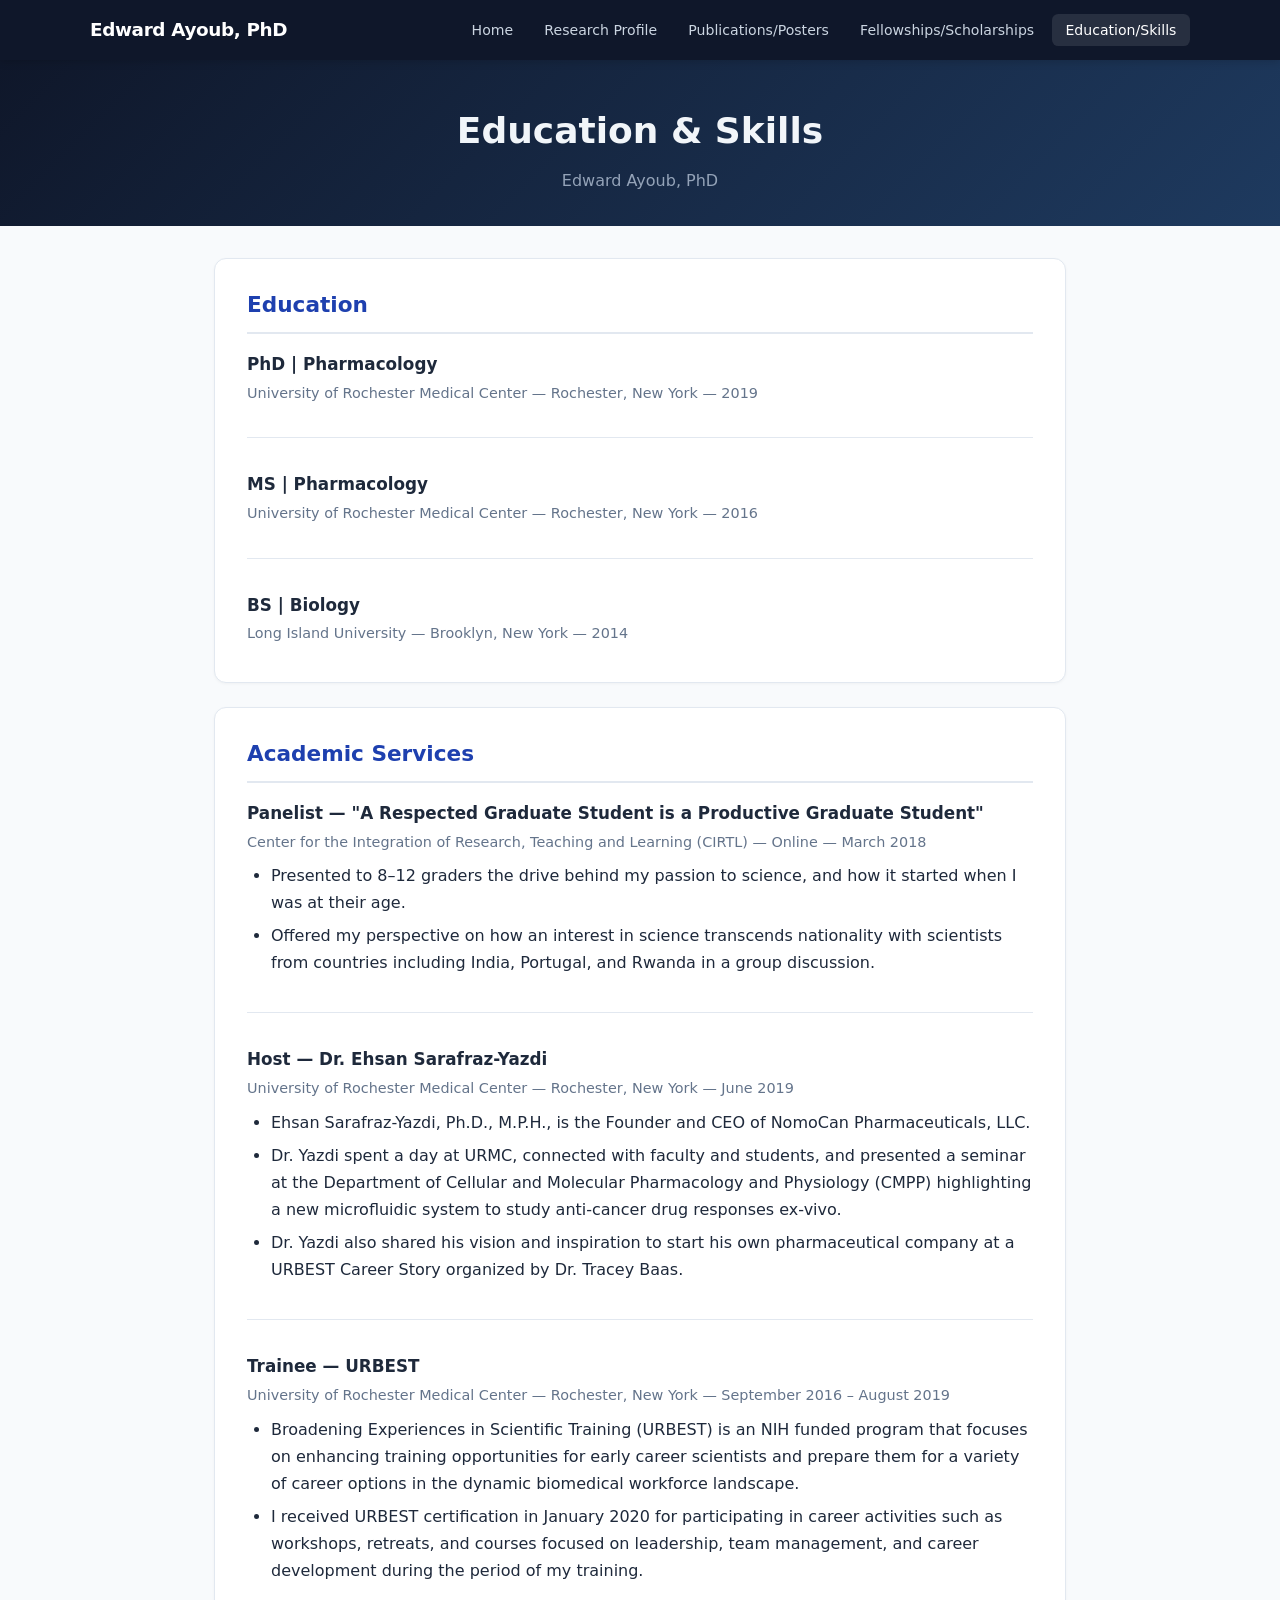
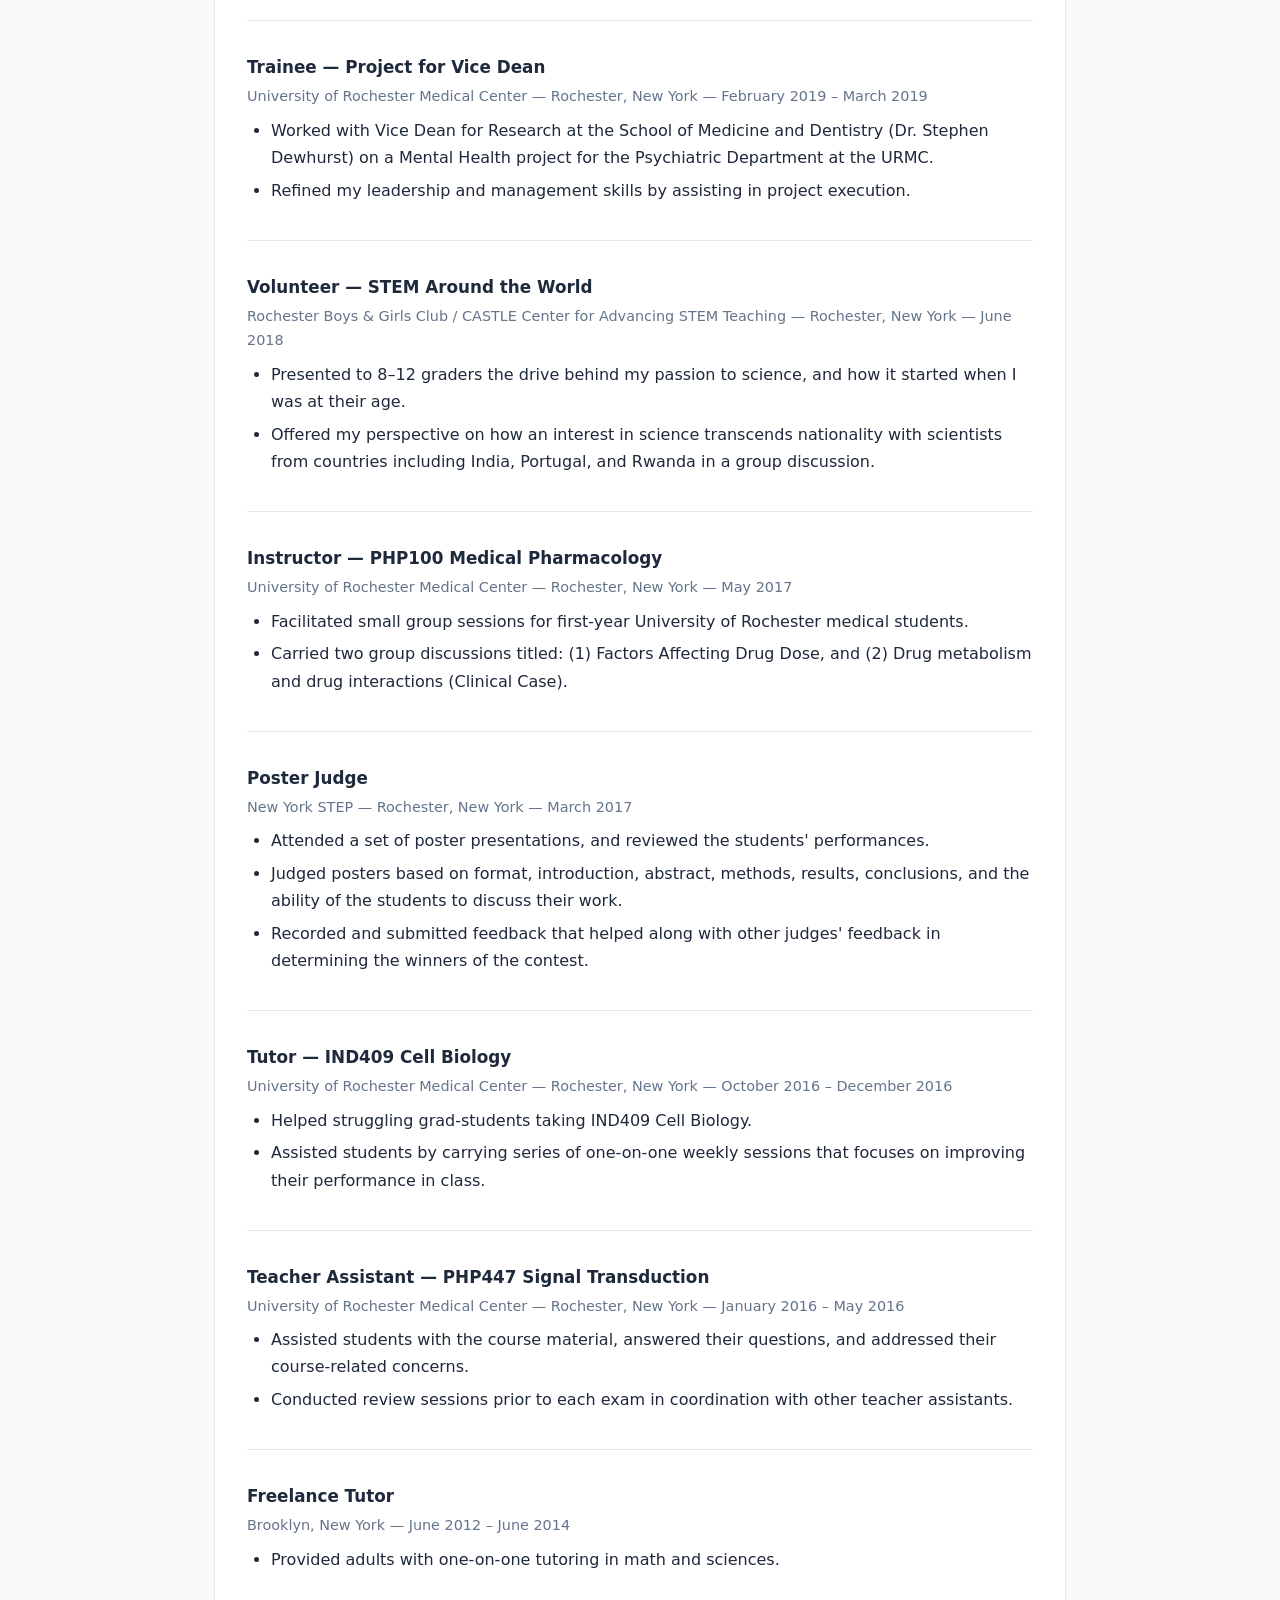
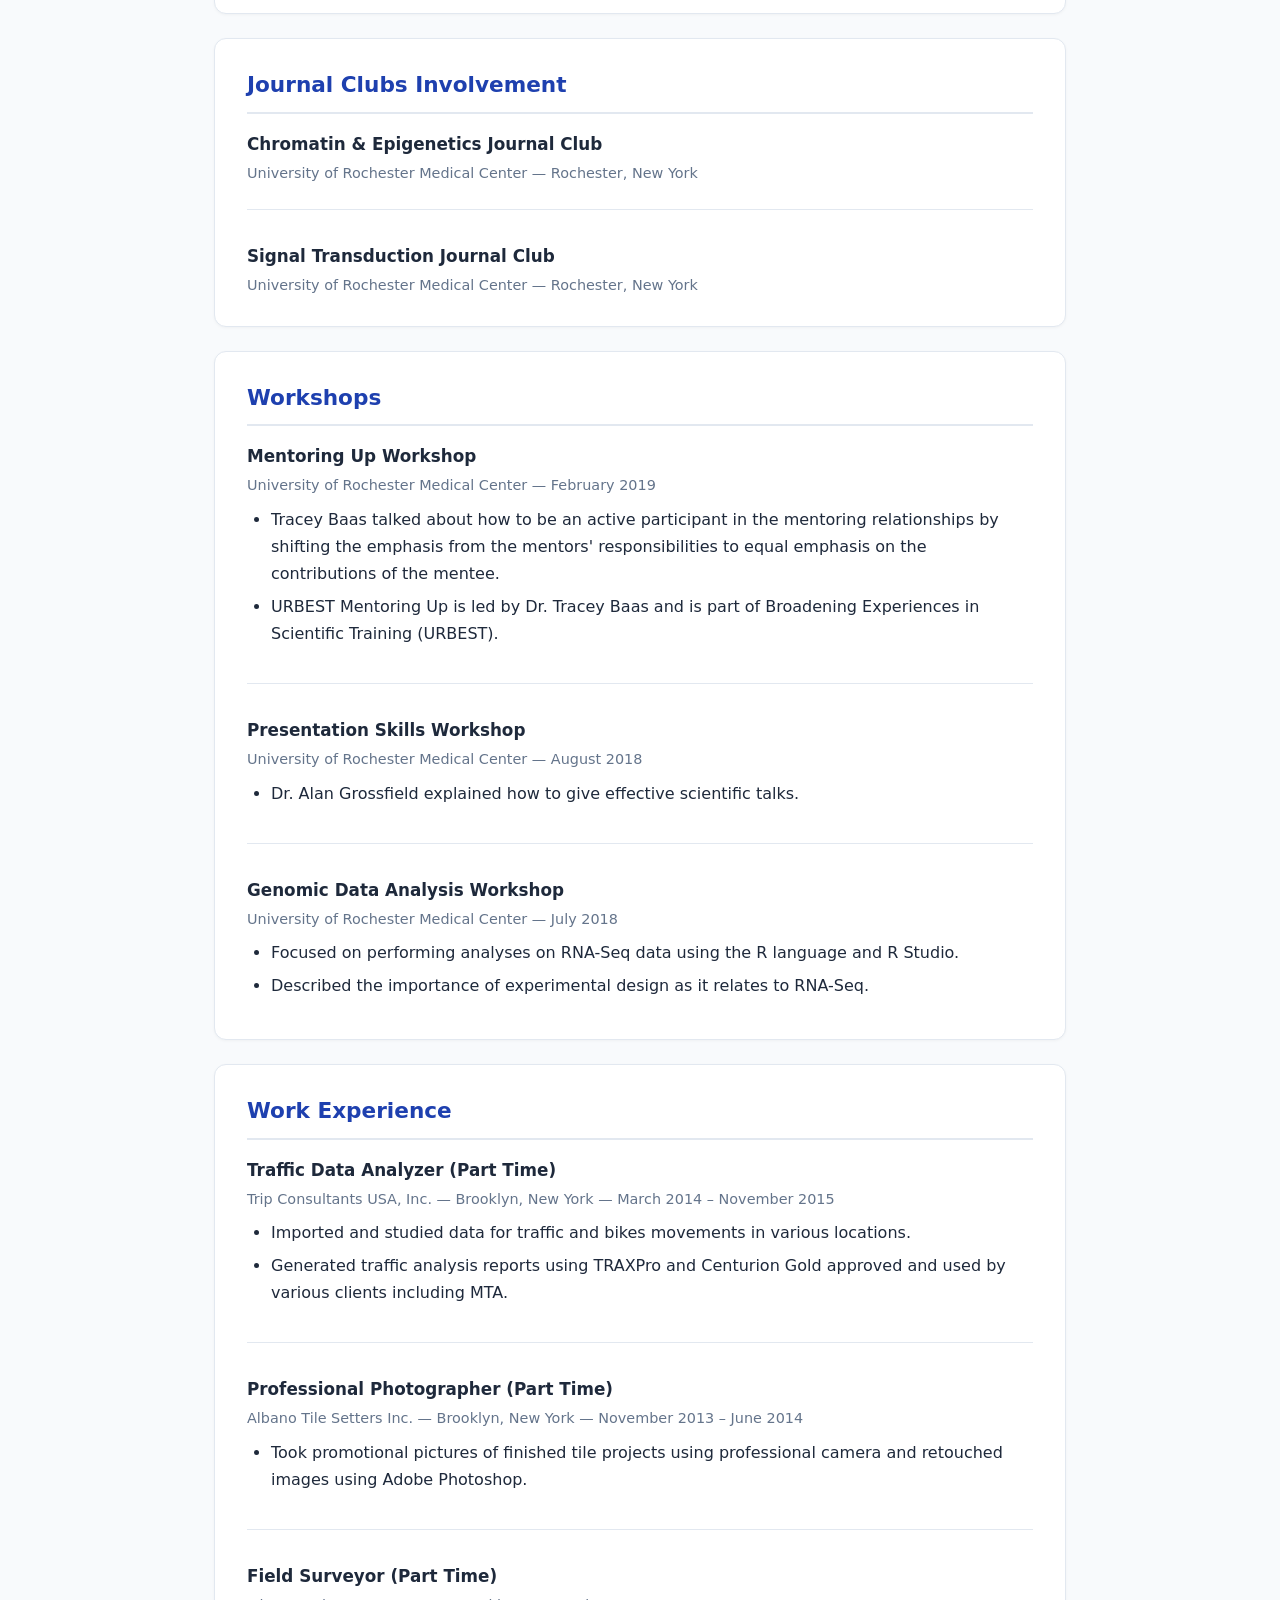
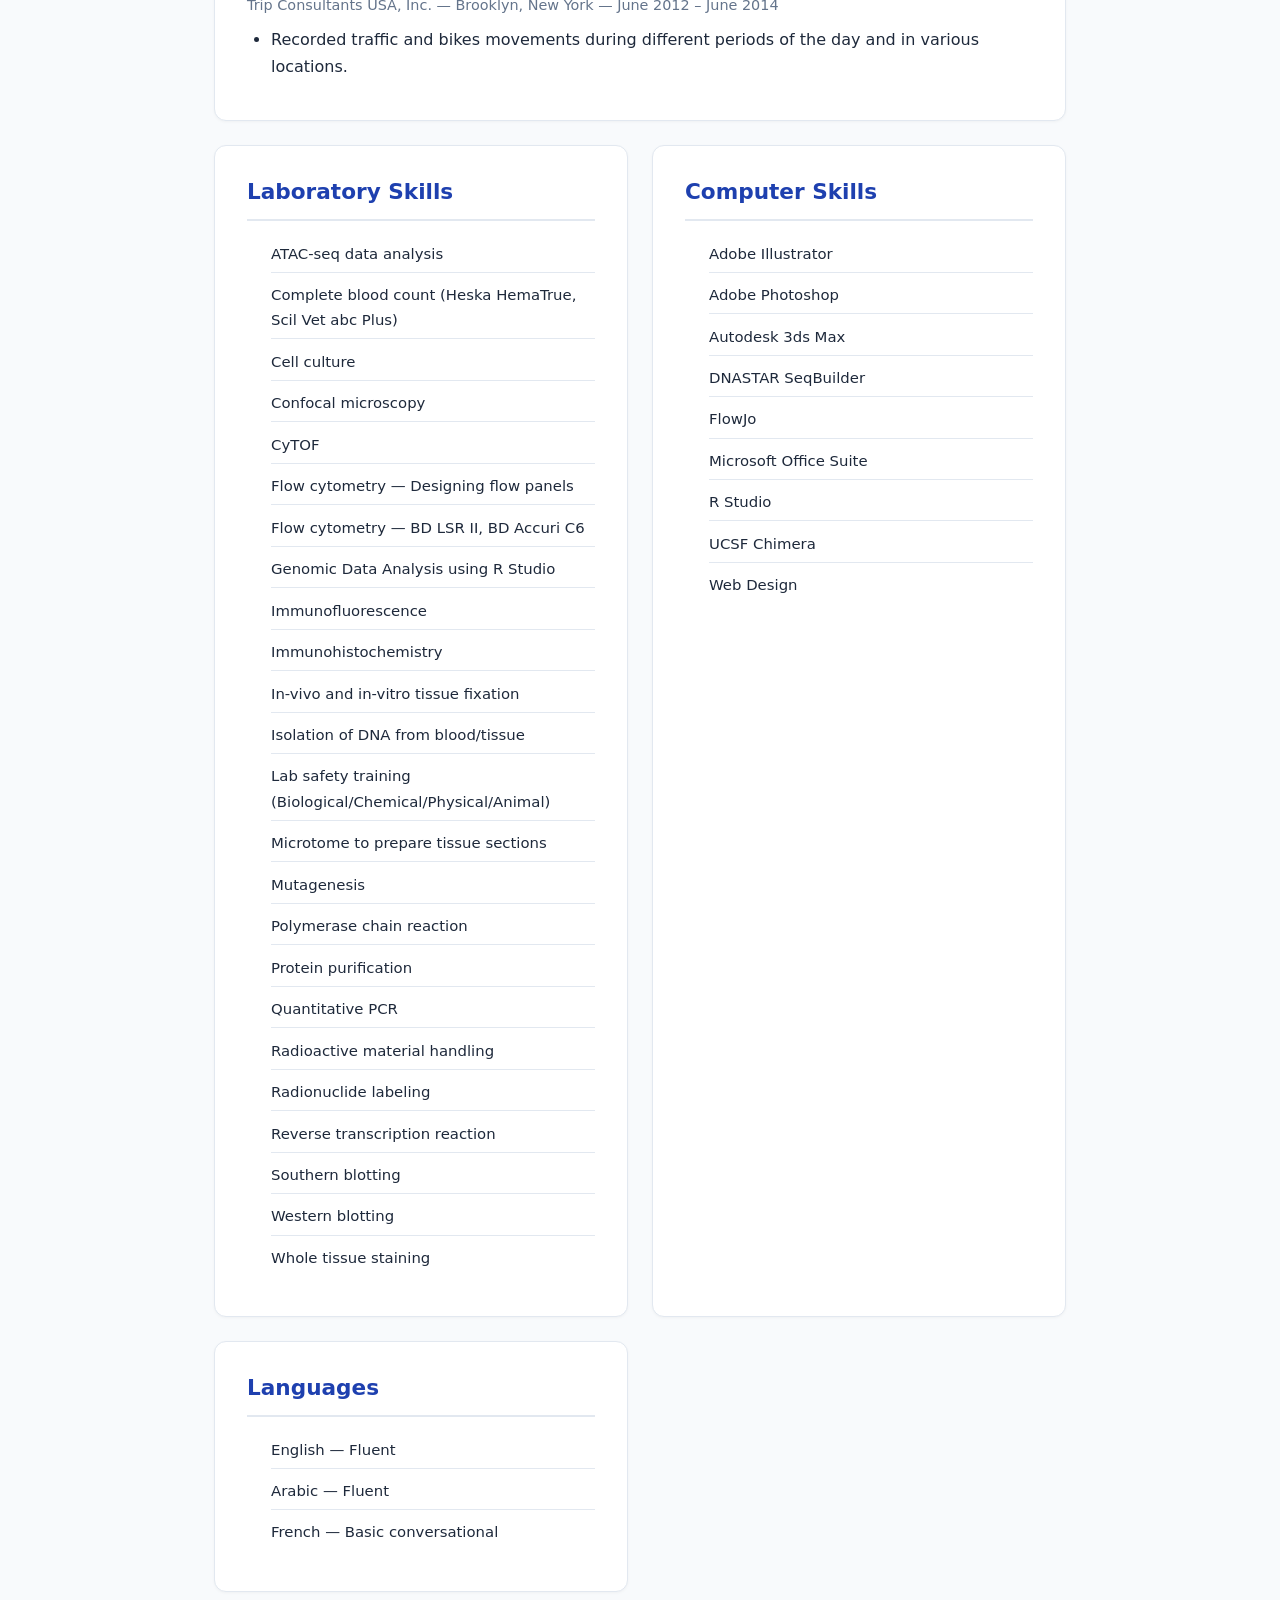
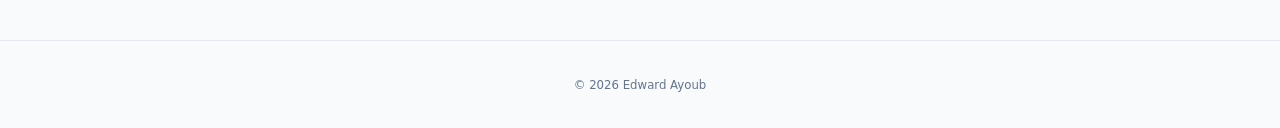
==== education.html @ 31741fa5 "updates" ====
<!doctype html>
<html lang="en">
<head>
  <meta charset="utf-8" />
  <meta name="viewport" content="width=device-width, initial-scale=1" />
  <title>Education &amp; Skills - Edward Ayoub, PhD</title>
  <meta name="description" content="Education, academic services, skills, and work experience of Edward Ayoub, PhD." />
  <link rel="stylesheet" href="styles.css" />
</head>
<body>

  <nav class="navbar">
    <div class="navbar-inner">
      <a class="nav-brand" href="index.html">Edward Ayoub, PhD</a>
      <button class="hamburger" aria-label="Toggle navigation">&#9776;</button>
      <ul class="nav-links">
        <li><a href="index.html">Home</a></li>
        <li><a href="research.html">Research Profile</a></li>
        <li><a href="publications.html">Publications/Posters</a></li>
        <li><a href="fellowships.html">Fellowships/Scholarships</a></li>
        <li><a href="education.html">Education/Skills</a></li>
      </ul>
    </div>
  </nav>

  <header class="page-header">
    <h1>Education &amp; Skills</h1>
    <p class="subtitle">Edward Ayoub, PhD</p>
  </header>

  <main class="container">

    <!-- Education -->
    <section class="section-card">
      <h2>Education</h2>

      <div class="entry">
        <div class="entry-header">
          <div class="entry-title">PhD | Pharmacology</div>
          <div class="entry-meta">University of Rochester Medical Center &mdash; Rochester, New York &mdash; 2019</div>
        </div>
      </div>

      <div class="entry">
        <div class="entry-header">
          <div class="entry-title">MS | Pharmacology</div>
          <div class="entry-meta">University of Rochester Medical Center &mdash; Rochester, New York &mdash; 2016</div>
        </div>
      </div>

      <div class="entry">
        <div class="entry-header">
          <div class="entry-title">BS | Biology</div>
          <div class="entry-meta">Long Island University &mdash; Brooklyn, New York &mdash; 2014</div>
        </div>
      </div>
    </section>

    <!-- Academic Services -->
    <section class="section-card">
      <h2>Academic Services</h2>

      <div class="entry">
        <div class="entry-header">
          <div class="entry-title">Panelist &mdash; "A Respected Graduate Student is a Productive Graduate Student"</div>
          <div class="entry-meta">Center for the Integration of Research, Teaching and Learning (CIRTL) &mdash; Online &mdash; March 2018</div>
        </div>
        <div class="entry-body">
          <ul>
            <li>Presented to 8&ndash;12 graders the drive behind my passion to science, and how it started when I was at their age.</li>
            <li>Offered my perspective on how an interest in science transcends nationality with scientists from countries including India, Portugal, and Rwanda in a group discussion.</li>
          </ul>
        </div>
      </div>

      <div class="entry">
        <div class="entry-header">
          <div class="entry-title">Host &mdash; Dr. Ehsan Sarafraz-Yazdi</div>
          <div class="entry-meta">University of Rochester Medical Center &mdash; Rochester, New York &mdash; June 2019</div>
        </div>
        <div class="entry-body">
          <ul>
            <li>Ehsan Sarafraz-Yazdi, Ph.D., M.P.H., is the Founder and CEO of NomoCan Pharmaceuticals, LLC.</li>
            <li>Dr. Yazdi spent a day at URMC, connected with faculty and students, and presented a seminar at the Department of Cellular and Molecular Pharmacology and Physiology (CMPP) highlighting a new microfluidic system to study anti-cancer drug responses ex-vivo.</li>
            <li>Dr. Yazdi also shared his vision and inspiration to start his own pharmaceutical company at a URBEST Career Story organized by Dr. Tracey Baas.</li>
          </ul>
        </div>
      </div>

      <div class="entry">
        <div class="entry-header">
          <div class="entry-title">Trainee &mdash; URBEST</div>
          <div class="entry-meta">University of Rochester Medical Center &mdash; Rochester, New York &mdash; September 2016 &ndash; August 2019</div>
        </div>
        <div class="entry-body">
          <ul>
            <li>Broadening Experiences in Scientific Training (URBEST) is an NIH funded program that focuses on enhancing training opportunities for early career scientists and prepare them for a variety of career options in the dynamic biomedical workforce landscape.</li>
            <li>I received URBEST certification in January 2020 for participating in career activities such as workshops, retreats, and courses focused on leadership, team management, and career development during the period of my training.</li>
          </ul>
        </div>
      </div>

      <div class="entry">
        <div class="entry-header">
          <div class="entry-title">Trainee &mdash; Project for Vice Dean</div>
          <div class="entry-meta">University of Rochester Medical Center &mdash; Rochester, New York &mdash; February 2019 &ndash; March 2019</div>
        </div>
        <div class="entry-body">
          <ul>
            <li>Worked with Vice Dean for Research at the School of Medicine and Dentistry (Dr. Stephen Dewhurst) on a Mental Health project for the Psychiatric Department at the URMC.</li>
            <li>Refined my leadership and management skills by assisting in project execution.</li>
          </ul>
        </div>
      </div>

      <div class="entry">
        <div class="entry-header">
          <div class="entry-title">Volunteer &mdash; STEM Around the World</div>
          <div class="entry-meta">Rochester Boys &amp; Girls Club / CASTLE Center for Advancing STEM Teaching &mdash; Rochester, New York &mdash; June 2018</div>
        </div>
        <div class="entry-body">
          <ul>
            <li>Presented to 8&ndash;12 graders the drive behind my passion to science, and how it started when I was at their age.</li>
            <li>Offered my perspective on how an interest in science transcends nationality with scientists from countries including India, Portugal, and Rwanda in a group discussion.</li>
          </ul>
        </div>
      </div>

      <div class="entry">
        <div class="entry-header">
          <div class="entry-title">Instructor &mdash; PHP100 Medical Pharmacology</div>
          <div class="entry-meta">University of Rochester Medical Center &mdash; Rochester, New York &mdash; May 2017</div>
        </div>
        <div class="entry-body">
          <ul>
            <li>Facilitated small group sessions for first-year University of Rochester medical students.</li>
            <li>Carried two group discussions titled: (1) Factors Affecting Drug Dose, and (2) Drug metabolism and drug interactions (Clinical Case).</li>
          </ul>
        </div>
      </div>

      <div class="entry">
        <div class="entry-header">
          <div class="entry-title">Poster Judge</div>
          <div class="entry-meta">New York STEP &mdash; Rochester, New York &mdash; March 2017</div>
        </div>
        <div class="entry-body">
          <ul>
            <li>Attended a set of poster presentations, and reviewed the students' performances.</li>
            <li>Judged posters based on format, introduction, abstract, methods, results, conclusions, and the ability of the students to discuss their work.</li>
            <li>Recorded and submitted feedback that helped along with other judges' feedback in determining the winners of the contest.</li>
          </ul>
        </div>
      </div>

      <div class="entry">
        <div class="entry-header">
          <div class="entry-title">Tutor &mdash; IND409 Cell Biology</div>
          <div class="entry-meta">University of Rochester Medical Center &mdash; Rochester, New York &mdash; October 2016 &ndash; December 2016</div>
        </div>
        <div class="entry-body">
          <ul>
            <li>Helped struggling grad-students taking IND409 Cell Biology.</li>
            <li>Assisted students by carrying series of one-on-one weekly sessions that focuses on improving their performance in class.</li>
          </ul>
        </div>
      </div>

      <div class="entry">
        <div class="entry-header">
          <div class="entry-title">Teacher Assistant &mdash; PHP447 Signal Transduction</div>
          <div class="entry-meta">University of Rochester Medical Center &mdash; Rochester, New York &mdash; January 2016 &ndash; May 2016</div>
        </div>
        <div class="entry-body">
          <ul>
            <li>Assisted students with the course material, answered their questions, and addressed their course-related concerns.</li>
            <li>Conducted review sessions prior to each exam in coordination with other teacher assistants.</li>
          </ul>
        </div>
      </div>

      <div class="entry">
        <div class="entry-header">
          <div class="entry-title">Freelance Tutor</div>
          <div class="entry-meta">Brooklyn, New York &mdash; June 2012 &ndash; June 2014</div>
        </div>
        <div class="entry-body">
          <ul>
            <li>Provided adults with one-on-one tutoring in math and sciences.</li>
          </ul>
        </div>
      </div>
    </section>

    <!-- Journal Clubs -->
    <section class="section-card">
      <h2>Journal Clubs Involvement</h2>
      <div class="entry">
        <div class="entry-title">Chromatin &amp; Epigenetics Journal Club</div>
        <div class="entry-meta">University of Rochester Medical Center &mdash; Rochester, New York</div>
      </div>
      <div class="entry">
        <div class="entry-title">Signal Transduction Journal Club</div>
        <div class="entry-meta">University of Rochester Medical Center &mdash; Rochester, New York</div>
      </div>
    </section>

    <!-- Workshops -->
    <section class="section-card">
      <h2>Workshops</h2>

      <div class="entry">
        <div class="entry-header">
          <div class="entry-title">Mentoring Up Workshop</div>
          <div class="entry-meta">University of Rochester Medical Center &mdash; February 2019</div>
        </div>
        <div class="entry-body">
          <ul>
            <li>Tracey Baas talked about how to be an active participant in the mentoring relationships by shifting the emphasis from the mentors' responsibilities to equal emphasis on the contributions of the mentee.</li>
            <li>URBEST Mentoring Up is led by Dr. Tracey Baas and is part of Broadening Experiences in Scientific Training (URBEST).</li>
          </ul>
        </div>
      </div>

      <div class="entry">
        <div class="entry-header">
          <div class="entry-title">Presentation Skills Workshop</div>
          <div class="entry-meta">University of Rochester Medical Center &mdash; August 2018</div>
        </div>
        <div class="entry-body">
          <ul>
            <li>Dr. Alan Grossfield explained how to give effective scientific talks.</li>
          </ul>
        </div>
      </div>

      <div class="entry">
        <div class="entry-header">
          <div class="entry-title">Genomic Data Analysis Workshop</div>
          <div class="entry-meta">University of Rochester Medical Center &mdash; July 2018</div>
        </div>
        <div class="entry-body">
          <ul>
            <li>Focused on performing analyses on RNA-Seq data using the R language and R Studio.</li>
            <li>Described the importance of experimental design as it relates to RNA-Seq.</li>
          </ul>
        </div>
      </div>
    </section>

    <!-- Work Experience -->
    <section class="section-card">
      <h2>Work Experience</h2>

      <div class="entry">
        <div class="entry-header">
          <div class="entry-title">Traffic Data Analyzer (Part Time)</div>
          <div class="entry-meta">Trip Consultants USA, Inc. &mdash; Brooklyn, New York &mdash; March 2014 &ndash; November 2015</div>
        </div>
        <div class="entry-body">
          <ul>
            <li>Imported and studied data for traffic and bikes movements in various locations.</li>
            <li>Generated traffic analysis reports using TRAXPro and Centurion Gold approved and used by various clients including MTA.</li>
          </ul>
        </div>
      </div>

      <div class="entry">
        <div class="entry-header">
          <div class="entry-title">Professional Photographer (Part Time)</div>
          <div class="entry-meta">Albano Tile Setters Inc. &mdash; Brooklyn, New York &mdash; November 2013 &ndash; June 2014</div>
        </div>
        <div class="entry-body">
          <ul>
            <li>Took promotional pictures of finished tile projects using professional camera and retouched images using Adobe Photoshop.</li>
          </ul>
        </div>
      </div>

      <div class="entry">
        <div class="entry-header">
          <div class="entry-title">Field Surveyor (Part Time)</div>
          <div class="entry-meta">Trip Consultants USA, Inc. &mdash; Brooklyn, New York &mdash; June 2012 &ndash; June 2014</div>
        </div>
        <div class="entry-body">
          <ul>
            <li>Recorded traffic and bikes movements during different periods of the day and in various locations.</li>
          </ul>
        </div>
      </div>
    </section>

    <!-- Skills -->
    <div class="skills-grid">

      <section class="section-card">
        <h2>Laboratory Skills</h2>
        <ul class="skill-list">
          <li>ATAC-seq data analysis</li>
          <li>Complete blood count (Heska HemaTrue, Scil Vet abc Plus)</li>
          <li>Cell culture</li>
          <li>Confocal microscopy</li>
          <li>CyTOF</li>
          <li>Flow cytometry &mdash; Designing flow panels</li>
          <li>Flow cytometry &mdash; BD LSR II, BD Accuri C6</li>
          <li>Genomic Data Analysis using R Studio</li>
          <li>Immunofluorescence</li>
          <li>Immunohistochemistry</li>
          <li>In-vivo and in-vitro tissue fixation</li>
          <li>Isolation of DNA from blood/tissue</li>
          <li>Lab safety training (Biological/Chemical/Physical/Animal)</li>
          <li>Microtome to prepare tissue sections</li>
          <li>Mutagenesis</li>
          <li>Polymerase chain reaction</li>
          <li>Protein purification</li>
          <li>Quantitative PCR</li>
          <li>Radioactive material handling</li>
          <li>Radionuclide labeling</li>
          <li>Reverse transcription reaction</li>
          <li>Southern blotting</li>
          <li>Western blotting</li>
          <li>Whole tissue staining</li>
        </ul>
      </section>

      <section class="section-card">
        <h2>Computer Skills</h2>
        <ul class="skill-list">
          <li>Adobe Illustrator</li>
          <li>Adobe Photoshop</li>
          <li>Autodesk 3ds Max</li>
          <li>DNASTAR SeqBuilder</li>
          <li>FlowJo</li>
          <li>Microsoft Office Suite</li>
          <li>R Studio</li>
          <li>UCSF Chimera</li>
          <li>Web Design</li>
        </ul>
      </section>

      <section class="section-card">
        <h2>Languages</h2>
        <ul class="skill-list">
          <li>English &mdash; Fluent</li>
          <li>Arabic &mdash; Fluent</li>
          <li>French &mdash; Basic conversational</li>
        </ul>
      </section>

    </div>

  </main>

  <footer>
    <small>&copy; <span id="year"></span></small>
  </footer>

  <script src="app.js"></script>
</body>
</html>
---- styles.css ----
:root {
  --bg: #f8fafc;
  --card: #ffffff;
  --text: #1e293b;
  --muted: #64748b;
  --accent: #1e40af;
  --accent-light: #3b82f6;
  --border: #e2e8f0;
  --hero-bg: #0f172a;
  --hero-text: #f1f5f9;
  --section-alt: #f1f5f9;
}

* {
  box-sizing: border-box;
  margin: 0;
  padding: 0;
}

body {
  font-family: "Segoe UI", system-ui, -apple-system, sans-serif;
  color: var(--text);
  background: var(--bg);
  line-height: 1.7;
}

a {
  color: var(--accent);
  text-decoration: none;
}

a:hover {
  text-decoration: underline;
}

/* ── Navigation ── */
.navbar {
  background: var(--hero-bg);
  padding: 0 2rem;
  position: sticky;
  top: 0;
  z-index: 100;
  box-shadow: 0 2px 8px rgba(0, 0, 0, 0.15);
}

.navbar-inner {
  max-width: 1100px;
  margin: 0 auto;
  display: flex;
  align-items: center;
  justify-content: space-between;
  height: 60px;
}

.nav-brand {
  color: #fff;
  font-weight: 700;
  font-size: 1.15rem;
  text-decoration: none;
  letter-spacing: -0.02em;
}

.nav-links {
  list-style: none;
  display: flex;
  gap: 0.25rem;
}

.nav-links a {
  color: #cbd5e1;
  text-decoration: none;
  padding: 0.5rem 0.85rem;
  border-radius: 0.4rem;
  font-size: 0.88rem;
  font-weight: 500;
  transition: background 0.2s, color 0.2s;
}

.nav-links a:hover,
.nav-links a.active {
  background: rgba(255, 255, 255, 0.1);
  color: #fff;
}

.hamburger {
  display: none;
  background: none;
  border: none;
  color: #fff;
  font-size: 1.5rem;
  cursor: pointer;
  padding: 0.25rem;
}

/* ── Hero ── */
.hero {
  background: linear-gradient(135deg, var(--hero-bg) 0%, #1e3a5f 100%);
  color: var(--hero-text);
  text-align: center;
  padding: 4rem 1.5rem 3rem;
}

.hero h1 {
  font-size: clamp(1.75rem, 4vw, 2.75rem);
  margin-bottom: 0.5rem;
  font-weight: 700;
  letter-spacing: -0.02em;
}

.hero .subtitle {
  font-size: clamp(1rem, 2vw, 1.2rem);
  color: #94a3b8;
  margin-bottom: 0;
  font-weight: 400;
}

/* ── Page Header (non-home pages) ── */
.page-header {
  background: linear-gradient(135deg, var(--hero-bg) 0%, #1e3a5f 100%);
  color: var(--hero-text);
  text-align: center;
  padding: 2.5rem 1.5rem 2rem;
}

.page-header h1 {
  font-size: clamp(1.5rem, 3.5vw, 2.25rem);
  font-weight: 700;
}

.page-header .subtitle {
  color: #94a3b8;
  font-size: 1rem;
  margin-top: 0.35rem;
}

/* ── Main Content ── */
.container {
  max-width: 900px;
  margin: 0 auto;
  padding: 2rem 1.5rem 3rem;
}

/* ── Section Cards ── */
.section-card {
  background: var(--card);
  border: 1px solid var(--border);
  border-radius: 0.75rem;
  padding: 1.75rem 2rem;
  margin-bottom: 1.5rem;
  box-shadow: 0 1px 3px rgba(0, 0, 0, 0.04);
}

.section-card h2 {
  font-size: 1.35rem;
  margin-bottom: 1rem;
  color: var(--accent);
  border-bottom: 2px solid var(--border);
  padding-bottom: 0.5rem;
}

.section-card h3 {
  font-size: 1.1rem;
  margin: 1.25rem 0 0.5rem;
  color: var(--text);
}

.section-card p {
  margin-bottom: 0.75rem;
  color: var(--text);
}

.section-card ul {
  padding-left: 1.5rem;
  margin-bottom: 0.75rem;
}

.section-card li {
  margin-bottom: 0.35rem;
}

/* ── Lab / Experience Entries ── */
.entry {
  margin-bottom: 2rem;
  padding-bottom: 1.5rem;
  border-bottom: 1px solid var(--border);
}

.entry:last-child {
  border-bottom: none;
  margin-bottom: 0;
  padding-bottom: 0;
}

.entry-header {
  margin-bottom: 0.5rem;
}

.entry-title {
  font-size: 1.05rem;
  font-weight: 700;
  color: var(--text);
}

.entry-meta {
  font-size: 0.9rem;
  color: var(--muted);
  margin-top: 0.15rem;
}

.entry-body {
  margin-top: 0.5rem;
}

.entry-body p {
  margin-bottom: 0.5rem;
}

/* ── Significance blocks ── */
.significance {
  background: var(--section-alt);
  border-left: 3px solid var(--accent);
  padding: 0.75rem 1rem;
  border-radius: 0 0.4rem 0.4rem 0;
  margin-top: 0.75rem;
}

.significance strong {
  display: block;
  margin-bottom: 0.35rem;
  font-size: 0.9rem;
  color: var(--accent);
}

.significance ul {
  padding-left: 1.25rem;
  margin: 0;
}

.significance li {
  margin-bottom: 0.25rem;
  font-size: 0.95rem;
}

/* ── Publication / Poster items ── */
.pub-item {
  margin-bottom: 1.5rem;
  padding-bottom: 1.25rem;
  border-bottom: 1px solid var(--border);
}

.pub-item:last-child {
  border-bottom: none;
  margin-bottom: 0;
  padding-bottom: 0;
}

.pub-title {
  font-weight: 600;
  font-size: 1rem;
  color: var(--text);
}

.pub-date {
  font-size: 0.85rem;
  color: var(--muted);
  margin-top: 0.15rem;
}

.pub-note {
  margin-top: 0.35rem;
  font-size: 0.93rem;
  color: var(--muted);
  font-style: italic;
}

/* ── Fellowship / Award items ── */
.award-item {
  margin-bottom: 1.5rem;
  padding-bottom: 1.25rem;
  border-bottom: 1px solid var(--border);
}

.award-item:last-child {
  border-bottom: none;
  margin-bottom: 0;
  padding-bottom: 0;
}

.award-title {
  font-weight: 700;
  font-size: 1rem;
}

.award-amount {
  font-weight: 600;
  color: var(--accent);
  font-size: 0.93rem;
}

/* ── Skills grid ── */
.skills-grid {
  display: grid;
  grid-template-columns: repeat(auto-fill, minmax(280px, 1fr));
  gap: 1.5rem;
}

.skills-grid .section-card {
  margin-bottom: 0;
}

.skill-list {
  list-style: none;
  padding: 0;
}

.skill-list li {
  padding: 0.3rem 0;
  border-bottom: 1px solid var(--border);
  font-size: 0.93rem;
}

.skill-list li:last-child {
  border-bottom: none;
}

/* ── Highlights on Home page ── */
.highlights {
  display: grid;
  grid-template-columns: repeat(auto-fit, minmax(250px, 1fr));
  gap: 1rem;
  margin-top: 1rem;
}

.highlight-card {
  background: var(--section-alt);
  border: 1px solid var(--border);
  border-radius: 0.6rem;
  padding: 1.25rem;
  text-align: center;
}

.highlight-card .number {
  font-size: 2rem;
  font-weight: 700;
  color: var(--accent);
}

.highlight-card .label {
  font-size: 0.9rem;
  color: var(--muted);
  margin-top: 0.25rem;
}

/* ── Footer ── */
footer {
  text-align: center;
  color: var(--muted);
  padding: 2rem 1rem;
  border-top: 1px solid var(--border);
  font-size: 0.88rem;
}

/* ── Responsive ── */
@media (max-width: 768px) {
  .hamburger {
    display: block;
  }

  .nav-links {
    display: none;
    position: absolute;
    top: 60px;
    left: 0;
    right: 0;
    background: var(--hero-bg);
    flex-direction: column;
    padding: 0.5rem 1rem 1rem;
    box-shadow: 0 4px 12px rgba(0, 0, 0, 0.2);
  }

  .nav-links.open {
    display: flex;
  }

  .nav-links a {
    padding: 0.65rem 0.85rem;
    font-size: 0.95rem;
  }

  .section-card {
    padding: 1.25rem 1.25rem;
  }

  .skills-grid {
    grid-template-columns: 1fr;
  }
}
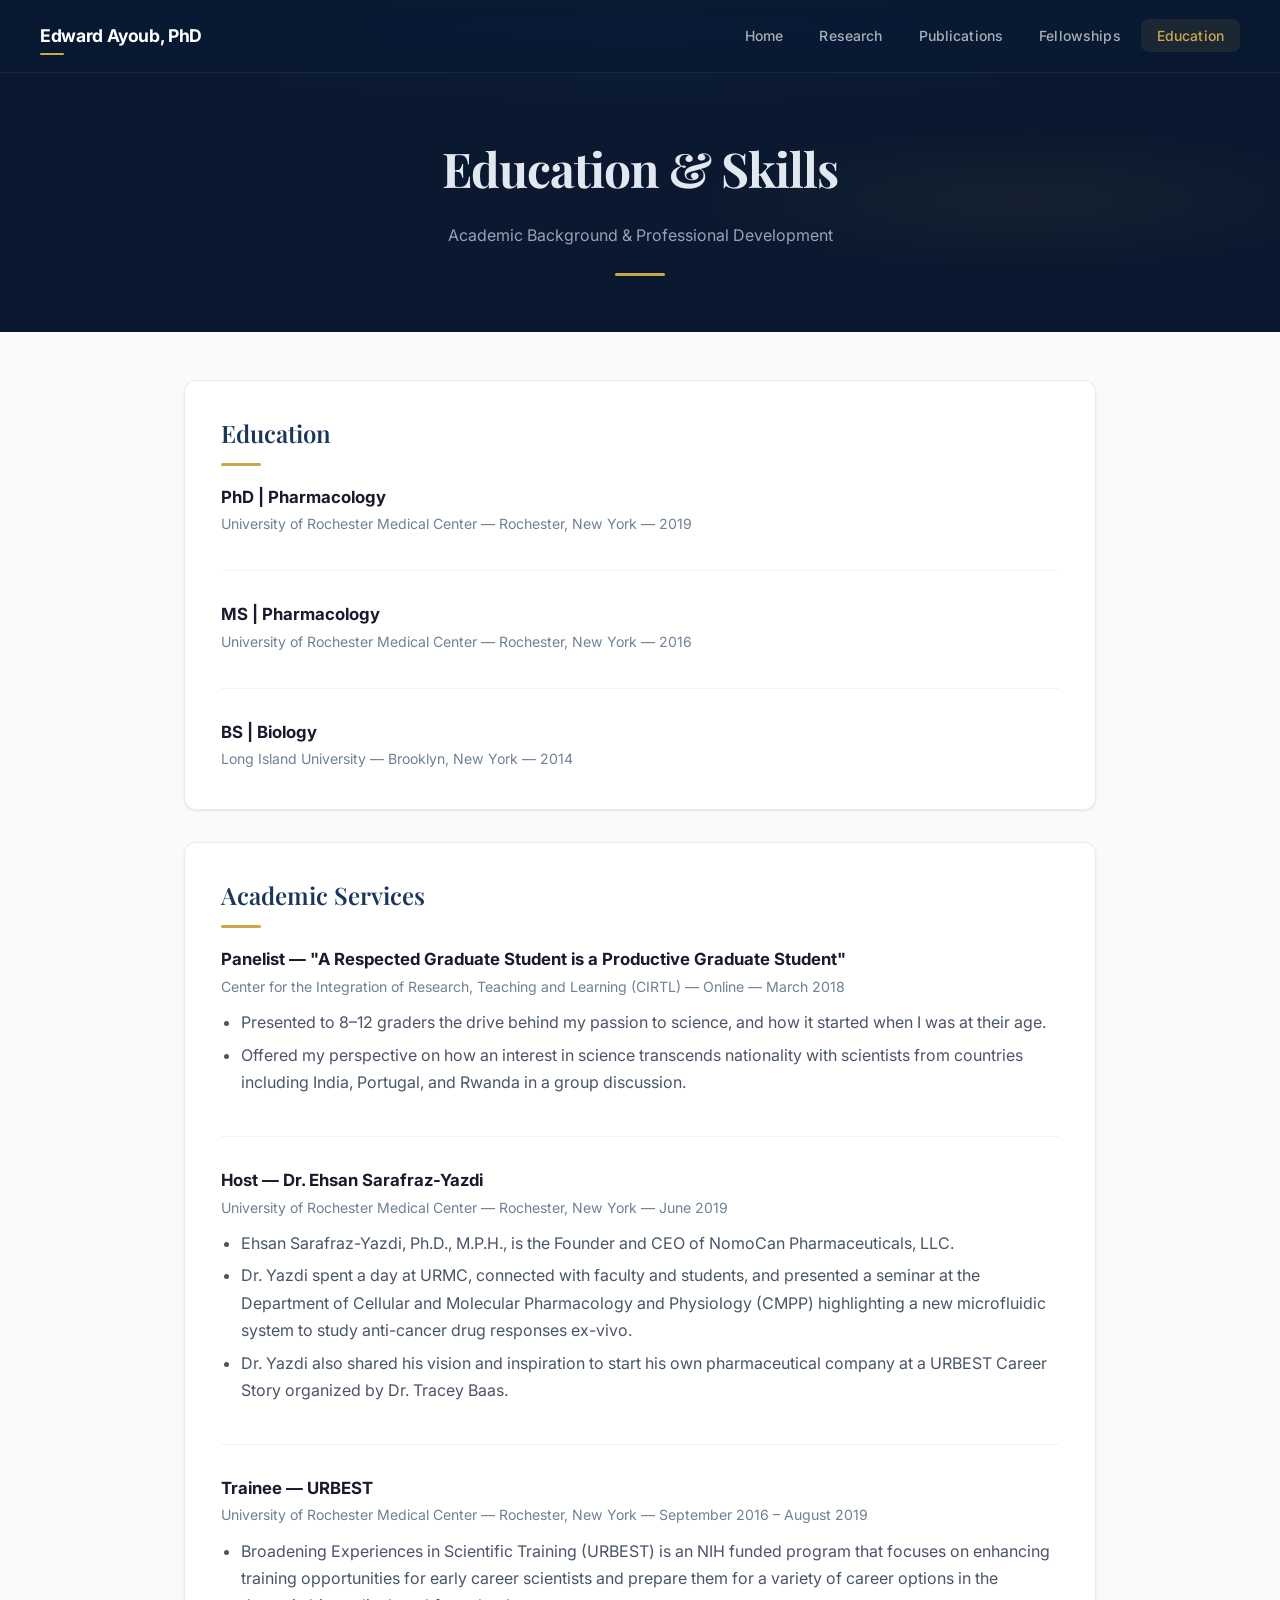
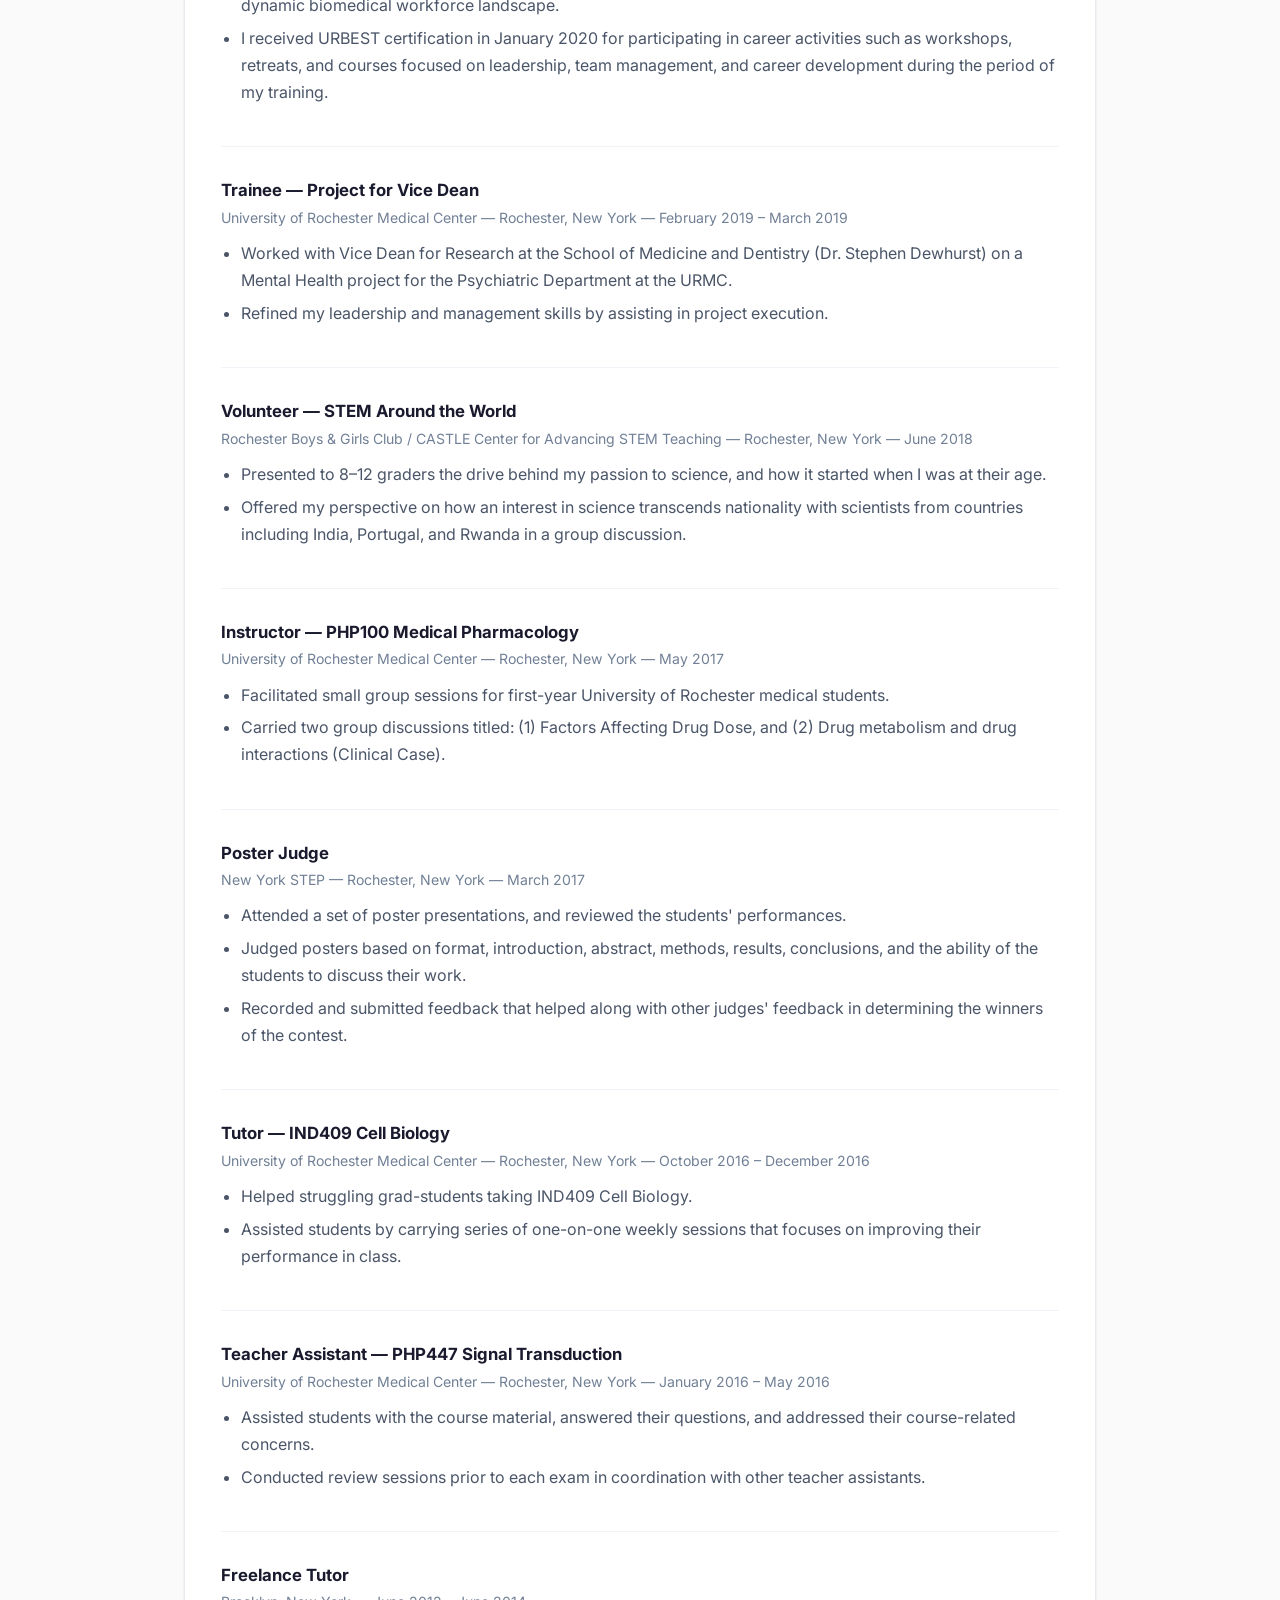
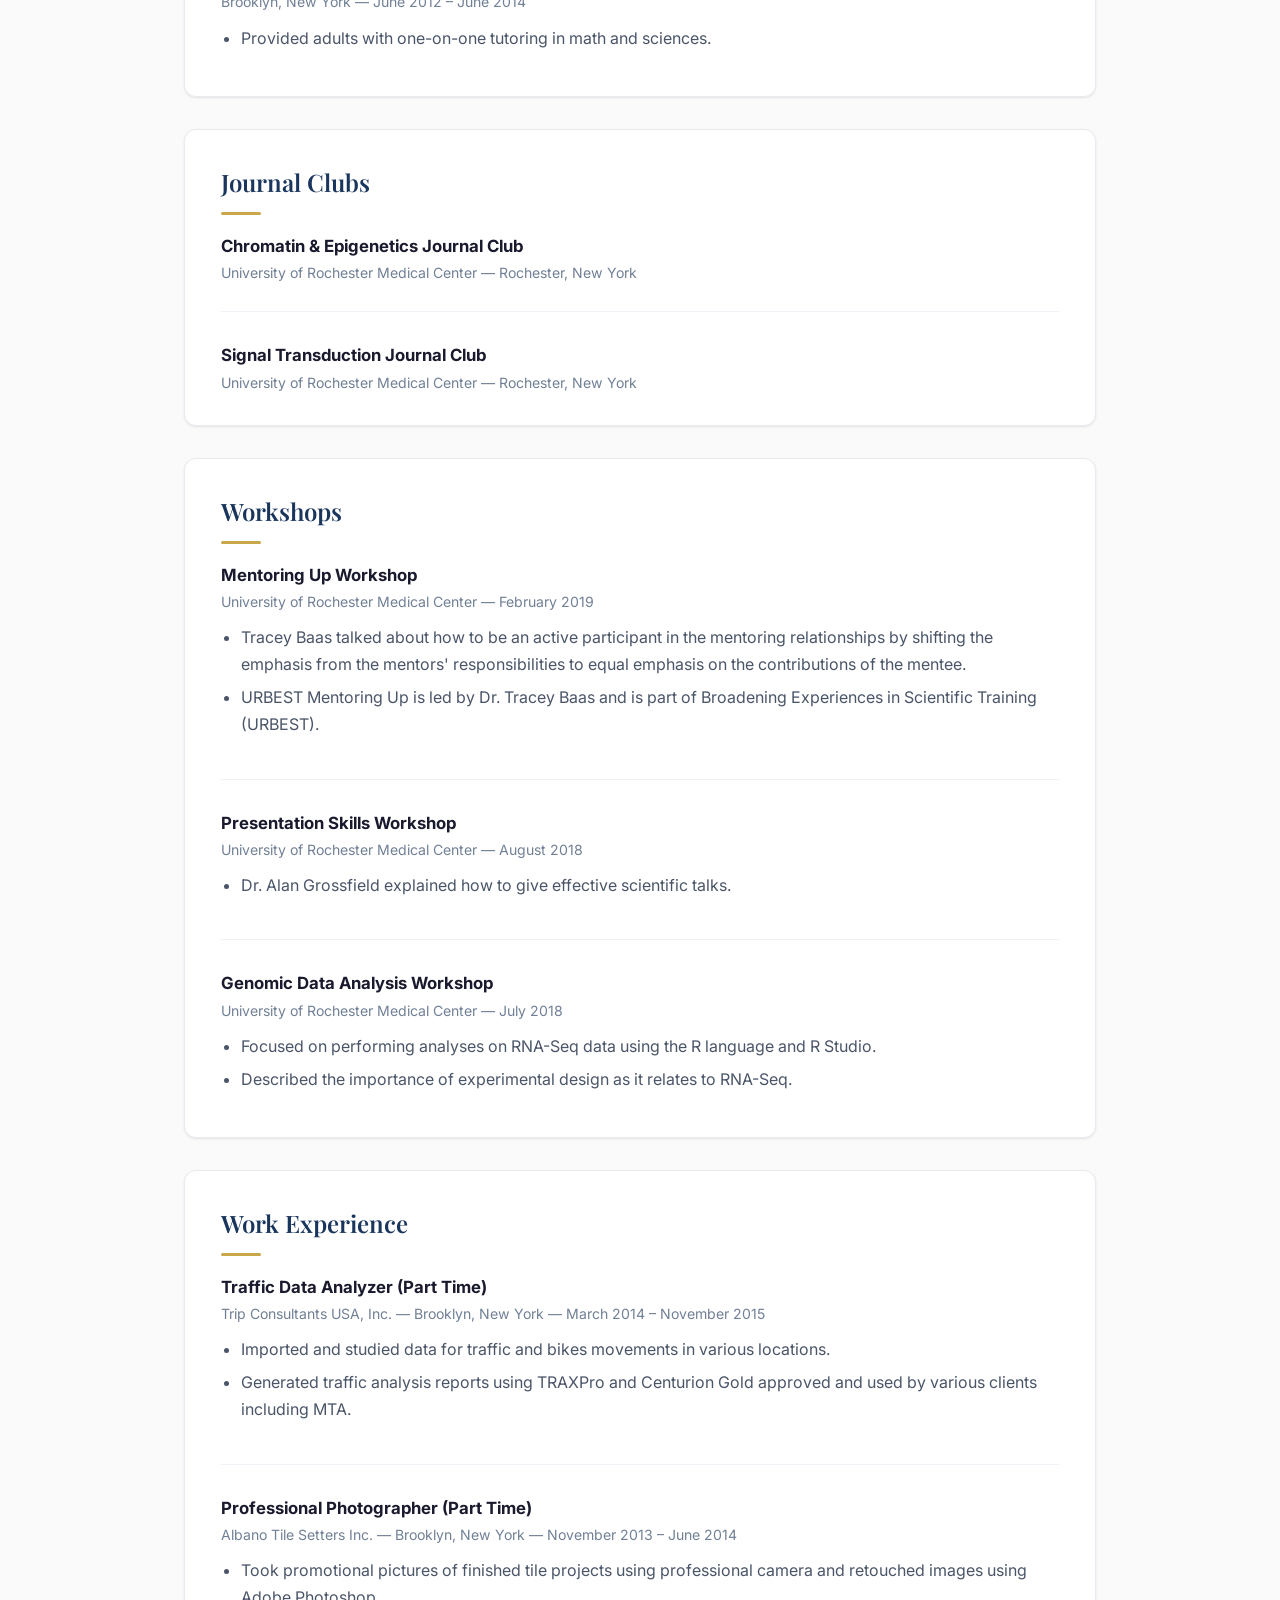
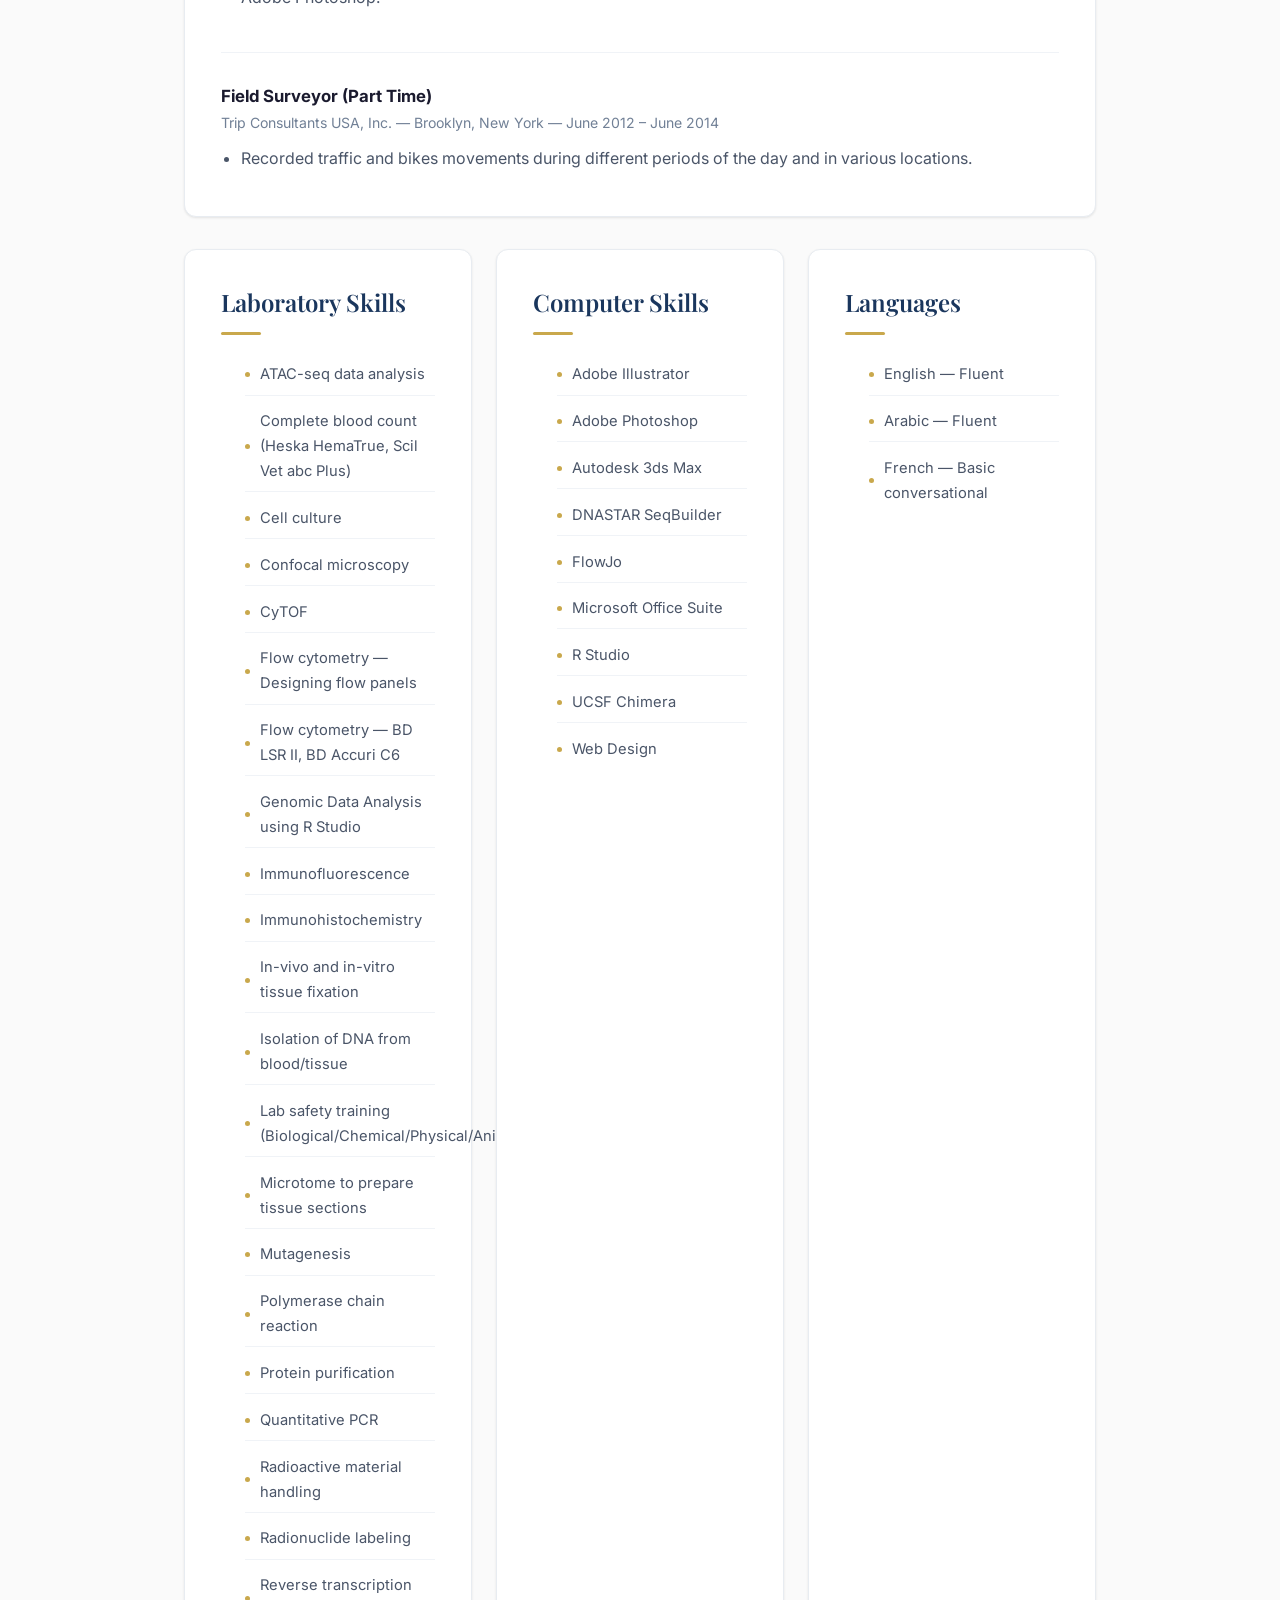
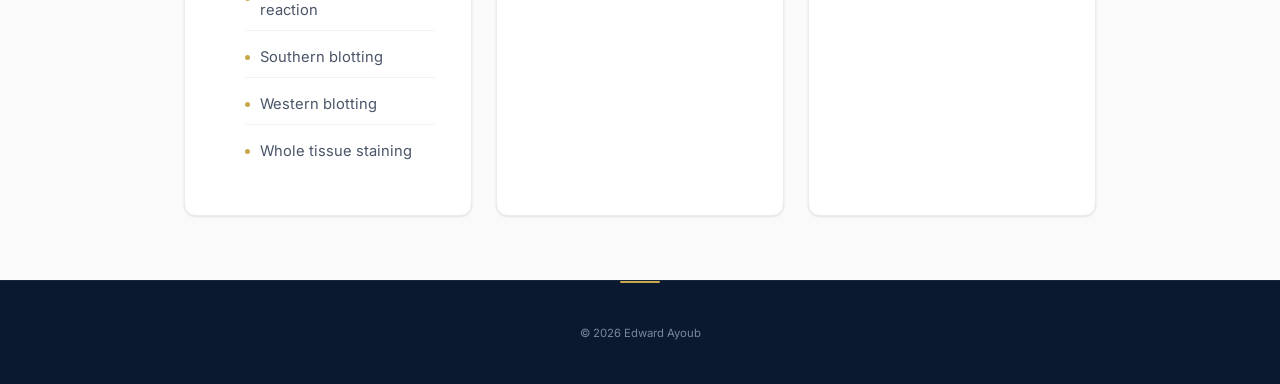
==== commit 40de3624: "Redesign website with premium academic portfolio theme - Playfair Display + Inter font pairing for e" ====
--- a/education.html
+++ b/education.html
@@ -3,8 +3,9 @@
 <head>
   <meta charset="utf-8" />
   <meta name="viewport" content="width=device-width, initial-scale=1" />
-  <title>Education &amp; Skills - Edward Ayoub, PhD</title>
+  <title>Education &amp; Skills — Edward Ayoub, PhD</title>
   <meta name="description" content="Education, academic services, skills, and work experience of Edward Ayoub, PhD." />
+  <meta name="theme-color" content="#0a192f" />
   <link rel="stylesheet" href="styles.css" />
 </head>
 <body>
@@ -12,62 +13,61 @@
   <nav class="navbar">
     <div class="navbar-inner">
       <a class="nav-brand" href="index.html">Edward Ayoub, PhD</a>
-      <button class="hamburger" aria-label="Toggle navigation">&#9776;</button>
+      <button class="hamburger" aria-label="Toggle navigation" aria-expanded="false">&#9776;</button>
       <ul class="nav-links">
         <li><a href="index.html">Home</a></li>
-        <li><a href="research.html">Research Profile</a></li>
-        <li><a href="publications.html">Publications/Posters</a></li>
-        <li><a href="fellowships.html">Fellowships/Scholarships</a></li>
-        <li><a href="education.html">Education/Skills</a></li>
+        <li><a href="research.html">Research</a></li>
+        <li><a href="publications.html">Publications</a></li>
+        <li><a href="fellowships.html">Fellowships</a></li>
+        <li><a href="education.html">Education</a></li>
       </ul>
     </div>
   </nav>
 
   <header class="page-header">
     <h1>Education &amp; Skills</h1>
-    <p class="subtitle">Edward Ayoub, PhD</p>
+    <p class="subtitle">Academic Background &amp; Professional Development</p>
+    <div class="header-line"></div>
   </header>
 
   <main class="container">
 
-    <!-- Education -->
-    <section class="section-card">
+    <section class="section-card reveal">
       <h2>Education</h2>
 
       <div class="entry">
         <div class="entry-header">
           <div class="entry-title">PhD | Pharmacology</div>
-          <div class="entry-meta">University of Rochester Medical Center &mdash; Rochester, New York &mdash; 2019</div>
+          <div class="entry-meta">University of Rochester Medical Center — Rochester, New York — 2019</div>
         </div>
       </div>
 
       <div class="entry">
         <div class="entry-header">
           <div class="entry-title">MS | Pharmacology</div>
-          <div class="entry-meta">University of Rochester Medical Center &mdash; Rochester, New York &mdash; 2016</div>
+          <div class="entry-meta">University of Rochester Medical Center — Rochester, New York — 2016</div>
         </div>
       </div>
 
       <div class="entry">
         <div class="entry-header">
           <div class="entry-title">BS | Biology</div>
-          <div class="entry-meta">Long Island University &mdash; Brooklyn, New York &mdash; 2014</div>
-        </div>
-      </div>
-    </section>
-
-    <!-- Academic Services -->
-    <section class="section-card">
+          <div class="entry-meta">Long Island University — Brooklyn, New York — 2014</div>
+        </div>
+      </div>
+    </section>
+
+    <section class="section-card reveal">
       <h2>Academic Services</h2>
 
       <div class="entry">
         <div class="entry-header">
-          <div class="entry-title">Panelist &mdash; "A Respected Graduate Student is a Productive Graduate Student"</div>
-          <div class="entry-meta">Center for the Integration of Research, Teaching and Learning (CIRTL) &mdash; Online &mdash; March 2018</div>
-        </div>
-        <div class="entry-body">
-          <ul>
-            <li>Presented to 8&ndash;12 graders the drive behind my passion to science, and how it started when I was at their age.</li>
+          <div class="entry-title">Panelist — "A Respected Graduate Student is a Productive Graduate Student"</div>
+          <div class="entry-meta">Center for the Integration of Research, Teaching and Learning (CIRTL) — Online — March 2018</div>
+        </div>
+        <div class="entry-body">
+          <ul>
+            <li>Presented to 8–12 graders the drive behind my passion to science, and how it started when I was at their age.</li>
             <li>Offered my perspective on how an interest in science transcends nationality with scientists from countries including India, Portugal, and Rwanda in a group discussion.</li>
           </ul>
         </div>
@@ -75,8 +75,8 @@
 
       <div class="entry">
         <div class="entry-header">
-          <div class="entry-title">Host &mdash; Dr. Ehsan Sarafraz-Yazdi</div>
-          <div class="entry-meta">University of Rochester Medical Center &mdash; Rochester, New York &mdash; June 2019</div>
+          <div class="entry-title">Host — Dr. Ehsan Sarafraz-Yazdi</div>
+          <div class="entry-meta">University of Rochester Medical Center — Rochester, New York — June 2019</div>
         </div>
         <div class="entry-body">
           <ul>
@@ -89,8 +89,8 @@
 
       <div class="entry">
         <div class="entry-header">
-          <div class="entry-title">Trainee &mdash; URBEST</div>
-          <div class="entry-meta">University of Rochester Medical Center &mdash; Rochester, New York &mdash; September 2016 &ndash; August 2019</div>
+          <div class="entry-title">Trainee — URBEST</div>
+          <div class="entry-meta">University of Rochester Medical Center — Rochester, New York — September 2016 – August 2019</div>
         </div>
         <div class="entry-body">
           <ul>
@@ -102,8 +102,8 @@
 
       <div class="entry">
         <div class="entry-header">
-          <div class="entry-title">Trainee &mdash; Project for Vice Dean</div>
-          <div class="entry-meta">University of Rochester Medical Center &mdash; Rochester, New York &mdash; February 2019 &ndash; March 2019</div>
+          <div class="entry-title">Trainee — Project for Vice Dean</div>
+          <div class="entry-meta">University of Rochester Medical Center — Rochester, New York — February 2019 – March 2019</div>
         </div>
         <div class="entry-body">
           <ul>
@@ -115,12 +115,12 @@
 
       <div class="entry">
         <div class="entry-header">
-          <div class="entry-title">Volunteer &mdash; STEM Around the World</div>
-          <div class="entry-meta">Rochester Boys &amp; Girls Club / CASTLE Center for Advancing STEM Teaching &mdash; Rochester, New York &mdash; June 2018</div>
-        </div>
-        <div class="entry-body">
-          <ul>
-            <li>Presented to 8&ndash;12 graders the drive behind my passion to science, and how it started when I was at their age.</li>
+          <div class="entry-title">Volunteer — STEM Around the World</div>
+          <div class="entry-meta">Rochester Boys &amp; Girls Club / CASTLE Center for Advancing STEM Teaching — Rochester, New York — June 2018</div>
+        </div>
+        <div class="entry-body">
+          <ul>
+            <li>Presented to 8–12 graders the drive behind my passion to science, and how it started when I was at their age.</li>
             <li>Offered my perspective on how an interest in science transcends nationality with scientists from countries including India, Portugal, and Rwanda in a group discussion.</li>
           </ul>
         </div>
@@ -128,8 +128,8 @@
 
       <div class="entry">
         <div class="entry-header">
-          <div class="entry-title">Instructor &mdash; PHP100 Medical Pharmacology</div>
-          <div class="entry-meta">University of Rochester Medical Center &mdash; Rochester, New York &mdash; May 2017</div>
+          <div class="entry-title">Instructor — PHP100 Medical Pharmacology</div>
+          <div class="entry-meta">University of Rochester Medical Center — Rochester, New York — May 2017</div>
         </div>
         <div class="entry-body">
           <ul>
@@ -142,7 +142,7 @@
       <div class="entry">
         <div class="entry-header">
           <div class="entry-title">Poster Judge</div>
-          <div class="entry-meta">New York STEP &mdash; Rochester, New York &mdash; March 2017</div>
+          <div class="entry-meta">New York STEP — Rochester, New York — March 2017</div>
         </div>
         <div class="entry-body">
           <ul>
@@ -155,8 +155,8 @@
 
       <div class="entry">
         <div class="entry-header">
-          <div class="entry-title">Tutor &mdash; IND409 Cell Biology</div>
-          <div class="entry-meta">University of Rochester Medical Center &mdash; Rochester, New York &mdash; October 2016 &ndash; December 2016</div>
+          <div class="entry-title">Tutor — IND409 Cell Biology</div>
+          <div class="entry-meta">University of Rochester Medical Center — Rochester, New York — October 2016 – December 2016</div>
         </div>
         <div class="entry-body">
           <ul>
@@ -168,8 +168,8 @@
 
       <div class="entry">
         <div class="entry-header">
-          <div class="entry-title">Teacher Assistant &mdash; PHP447 Signal Transduction</div>
-          <div class="entry-meta">University of Rochester Medical Center &mdash; Rochester, New York &mdash; January 2016 &ndash; May 2016</div>
+          <div class="entry-title">Teacher Assistant — PHP447 Signal Transduction</div>
+          <div class="entry-meta">University of Rochester Medical Center — Rochester, New York — January 2016 – May 2016</div>
         </div>
         <div class="entry-body">
           <ul>
@@ -182,7 +182,7 @@
       <div class="entry">
         <div class="entry-header">
           <div class="entry-title">Freelance Tutor</div>
-          <div class="entry-meta">Brooklyn, New York &mdash; June 2012 &ndash; June 2014</div>
+          <div class="entry-meta">Brooklyn, New York — June 2012 – June 2014</div>
         </div>
         <div class="entry-body">
           <ul>
@@ -192,27 +192,25 @@
       </div>
     </section>
 
-    <!-- Journal Clubs -->
-    <section class="section-card">
-      <h2>Journal Clubs Involvement</h2>
+    <section class="section-card reveal">
+      <h2>Journal Clubs</h2>
       <div class="entry">
         <div class="entry-title">Chromatin &amp; Epigenetics Journal Club</div>
-        <div class="entry-meta">University of Rochester Medical Center &mdash; Rochester, New York</div>
+        <div class="entry-meta">University of Rochester Medical Center — Rochester, New York</div>
       </div>
       <div class="entry">
         <div class="entry-title">Signal Transduction Journal Club</div>
-        <div class="entry-meta">University of Rochester Medical Center &mdash; Rochester, New York</div>
-      </div>
-    </section>
-
-    <!-- Workshops -->
-    <section class="section-card">
+        <div class="entry-meta">University of Rochester Medical Center — Rochester, New York</div>
+      </div>
+    </section>
+
+    <section class="section-card reveal">
       <h2>Workshops</h2>
 
       <div class="entry">
         <div class="entry-header">
           <div class="entry-title">Mentoring Up Workshop</div>
-          <div class="entry-meta">University of Rochester Medical Center &mdash; February 2019</div>
+          <div class="entry-meta">University of Rochester Medical Center — February 2019</div>
         </div>
         <div class="entry-body">
           <ul>
@@ -225,7 +223,7 @@
       <div class="entry">
         <div class="entry-header">
           <div class="entry-title">Presentation Skills Workshop</div>
-          <div class="entry-meta">University of Rochester Medical Center &mdash; August 2018</div>
+          <div class="entry-meta">University of Rochester Medical Center — August 2018</div>
         </div>
         <div class="entry-body">
           <ul>
@@ -237,7 +235,7 @@
       <div class="entry">
         <div class="entry-header">
           <div class="entry-title">Genomic Data Analysis Workshop</div>
-          <div class="entry-meta">University of Rochester Medical Center &mdash; July 2018</div>
+          <div class="entry-meta">University of Rochester Medical Center — July 2018</div>
         </div>
         <div class="entry-body">
           <ul>
@@ -248,14 +246,13 @@
       </div>
     </section>
 
-    <!-- Work Experience -->
-    <section class="section-card">
+    <section class="section-card reveal">
       <h2>Work Experience</h2>
 
       <div class="entry">
         <div class="entry-header">
           <div class="entry-title">Traffic Data Analyzer (Part Time)</div>
-          <div class="entry-meta">Trip Consultants USA, Inc. &mdash; Brooklyn, New York &mdash; March 2014 &ndash; November 2015</div>
+          <div class="entry-meta">Trip Consultants USA, Inc. — Brooklyn, New York — March 2014 – November 2015</div>
         </div>
         <div class="entry-body">
           <ul>
@@ -268,7 +265,7 @@
       <div class="entry">
         <div class="entry-header">
           <div class="entry-title">Professional Photographer (Part Time)</div>
-          <div class="entry-meta">Albano Tile Setters Inc. &mdash; Brooklyn, New York &mdash; November 2013 &ndash; June 2014</div>
+          <div class="entry-meta">Albano Tile Setters Inc. — Brooklyn, New York — November 2013 – June 2014</div>
         </div>
         <div class="entry-body">
           <ul>
@@ -280,7 +277,7 @@
       <div class="entry">
         <div class="entry-header">
           <div class="entry-title">Field Surveyor (Part Time)</div>
-          <div class="entry-meta">Trip Consultants USA, Inc. &mdash; Brooklyn, New York &mdash; June 2012 &ndash; June 2014</div>
+          <div class="entry-meta">Trip Consultants USA, Inc. — Brooklyn, New York — June 2012 – June 2014</div>
         </div>
         <div class="entry-body">
           <ul>
@@ -290,8 +287,7 @@
       </div>
     </section>
 
-    <!-- Skills -->
-    <div class="skills-grid">
+    <div class="skills-grid reveal">
 
       <section class="section-card">
         <h2>Laboratory Skills</h2>
@@ -301,8 +297,8 @@
           <li>Cell culture</li>
           <li>Confocal microscopy</li>
           <li>CyTOF</li>
-          <li>Flow cytometry &mdash; Designing flow panels</li>
-          <li>Flow cytometry &mdash; BD LSR II, BD Accuri C6</li>
+          <li>Flow cytometry — Designing flow panels</li>
+          <li>Flow cytometry — BD LSR II, BD Accuri C6</li>
           <li>Genomic Data Analysis using R Studio</li>
           <li>Immunofluorescence</li>
           <li>Immunohistochemistry</li>
@@ -341,9 +337,9 @@
       <section class="section-card">
         <h2>Languages</h2>
         <ul class="skill-list">
-          <li>English &mdash; Fluent</li>
-          <li>Arabic &mdash; Fluent</li>
-          <li>French &mdash; Basic conversational</li>
+          <li>English — Fluent</li>
+          <li>Arabic — Fluent</li>
+          <li>French — Basic conversational</li>
         </ul>
       </section>
 
--- a/styles.css
+++ b/styles.css
@@ -1,172 +1,427 @@
+/* ═══════════════════════════════════════════════════════
+   Edward Ayoub, PhD — Premium Academic Portfolio
+   ═══════════════════════════════════════════════════════ */
+
+@import url('https://fonts.googleapis.com/css2?family=Inter:wght@300;400;500;600;700;800&family=Playfair+Display:ital,wght@0,500;0,600;0,700;1,500&display=swap');
+
 :root {
-  --bg: #f8fafc;
+  /* ── Color Palette ── */
+  --bg: #fafafa;
+  --bg-alt: #f3f4f6;
   --card: #ffffff;
-  --text: #1e293b;
-  --muted: #64748b;
-  --accent: #1e40af;
-  --accent-light: #3b82f6;
-  --border: #e2e8f0;
-  --hero-bg: #0f172a;
-  --hero-text: #f1f5f9;
-  --section-alt: #f1f5f9;
-}
-
-* {
+  --text: #1a1a2e;
+  --text-secondary: #4a5568;
+  --muted: #718096;
+  --accent: #1a365d;
+  --accent-light: #2b6cb0;
+  --accent-glow: #3182ce;
+  --gold: #c9a84c;
+  --gold-light: #d4b65c;
+  --border: #e8ecf1;
+  --border-light: #f0f3f7;
+  --hero-bg: #0a192f;
+  --hero-bg-2: #112240;
+  --hero-text: #e2e8f0;
+  --shadow-sm: 0 1px 3px rgba(0, 0, 0, 0.06), 0 1px 2px rgba(0, 0, 0, 0.04);
+  --shadow-md: 0 4px 16px rgba(0, 0, 0, 0.08), 0 2px 4px rgba(0, 0, 0, 0.04);
+  --shadow-lg: 0 12px 40px rgba(0, 0, 0, 0.1), 0 4px 12px rgba(0, 0, 0, 0.05);
+  --shadow-xl: 0 20px 60px rgba(0, 0, 0, 0.12), 0 8px 20px rgba(0, 0, 0, 0.06);
+  --radius: 12px;
+  --radius-lg: 20px;
+  --transition: 0.3s cubic-bezier(0.4, 0, 0.2, 1);
+  --transition-slow: 0.5s cubic-bezier(0.4, 0, 0.2, 1);
+}
+
+/* ── Reset ── */
+*,
+*::before,
+*::after {
   box-sizing: border-box;
   margin: 0;
   padding: 0;
 }
 
+html {
+  scroll-behavior: smooth;
+  -webkit-font-smoothing: antialiased;
+  -moz-osx-font-smoothing: grayscale;
+}
+
 body {
-  font-family: "Segoe UI", system-ui, -apple-system, sans-serif;
+  font-family: 'Inter', system-ui, -apple-system, sans-serif;
   color: var(--text);
   background: var(--bg);
   line-height: 1.7;
+  overflow-x: hidden;
+}
+
+::selection {
+  background: var(--gold);
+  color: var(--hero-bg);
 }
 
 a {
-  color: var(--accent);
+  color: var(--accent-light);
   text-decoration: none;
+  transition: color var(--transition);
 }
 
 a:hover {
-  text-decoration: underline;
-}
-
-/* ── Navigation ── */
+  color: var(--gold);
+}
+
+img {
+  max-width: 100%;
+  display: block;
+}
+
+/* ═══════════════════════════════════════════════════════
+   Navigation
+   ═══════════════════════════════════════════════════════ */
 .navbar {
-  background: var(--hero-bg);
+  position: fixed;
+  top: 0;
+  left: 0;
+  right: 0;
+  z-index: 1000;
   padding: 0 2rem;
-  position: sticky;
-  top: 0;
-  z-index: 100;
-  box-shadow: 0 2px 8px rgba(0, 0, 0, 0.15);
+  background: rgba(10, 25, 47, 0.85);
+  backdrop-filter: blur(20px) saturate(180%);
+  -webkit-backdrop-filter: blur(20px) saturate(180%);
+  border-bottom: 1px solid rgba(255, 255, 255, 0.06);
+  transition: all var(--transition);
+}
+
+.navbar.scrolled {
+  background: rgba(10, 25, 47, 0.95);
+  box-shadow: 0 4px 30px rgba(0, 0, 0, 0.2);
 }
 
 .navbar-inner {
-  max-width: 1100px;
+  max-width: 1200px;
   margin: 0 auto;
   display: flex;
   align-items: center;
   justify-content: space-between;
-  height: 60px;
+  height: 72px;
 }
 
 .nav-brand {
   color: #fff;
   font-weight: 700;
-  font-size: 1.15rem;
+  font-size: 1.1rem;
   text-decoration: none;
   letter-spacing: -0.02em;
+  transition: color var(--transition);
+  position: relative;
+}
+
+.nav-brand::after {
+  content: '';
+  position: absolute;
+  bottom: -4px;
+  left: 0;
+  width: 24px;
+  height: 2px;
+  background: var(--gold);
+  border-radius: 2px;
+}
+
+.nav-brand:hover {
+  color: var(--gold);
 }
 
 .nav-links {
   list-style: none;
   display: flex;
   gap: 0.25rem;
+  align-items: center;
 }
 
 .nav-links a {
-  color: #cbd5e1;
+  color: rgba(255, 255, 255, 0.65);
   text-decoration: none;
-  padding: 0.5rem 0.85rem;
-  border-radius: 0.4rem;
-  font-size: 0.88rem;
+  padding: 0.5rem 1rem;
+  border-radius: 8px;
+  font-size: 0.875rem;
   font-weight: 500;
-  transition: background 0.2s, color 0.2s;
-}
-
-.nav-links a:hover,
+  letter-spacing: 0.01em;
+  transition: all var(--transition);
+  position: relative;
+}
+
+.nav-links a:hover {
+  color: #fff;
+  background: rgba(255, 255, 255, 0.08);
+}
+
 .nav-links a.active {
-  background: rgba(255, 255, 255, 0.1);
-  color: #fff;
+  color: var(--gold);
+  background: rgba(201, 168, 76, 0.1);
 }
 
 .hamburger {
   display: none;
   background: none;
-  border: none;
+  border: 1px solid rgba(255, 255, 255, 0.15);
   color: #fff;
-  font-size: 1.5rem;
+  font-size: 1.25rem;
   cursor: pointer;
-  padding: 0.25rem;
-}
-
-/* ── Hero ── */
+  padding: 0.4rem 0.6rem;
+  border-radius: 8px;
+  transition: all var(--transition);
+}
+
+.hamburger:hover {
+  background: rgba(255, 255, 255, 0.08);
+  border-color: rgba(255, 255, 255, 0.25);
+}
+
+/* ═══════════════════════════════════════════════════════
+   Hero Section (Home Page)
+   ═══════════════════════════════════════════════════════ */
 .hero {
-  background: linear-gradient(135deg, var(--hero-bg) 0%, #1e3a5f 100%);
+  background: var(--hero-bg);
   color: var(--hero-text);
   text-align: center;
-  padding: 4rem 1.5rem 3rem;
+  padding: 10rem 2rem 6rem;
+  position: relative;
+  overflow: hidden;
+}
+
+.hero::before {
+  content: '';
+  position: absolute;
+  top: 0;
+  left: 0;
+  right: 0;
+  bottom: 0;
+  background:
+    radial-gradient(ellipse 80% 60% at 50% 0%, rgba(26, 54, 93, 0.5) 0%, transparent 60%),
+    radial-gradient(ellipse 60% 50% at 80% 50%, rgba(49, 130, 206, 0.12) 0%, transparent 50%),
+    radial-gradient(ellipse 50% 40% at 20% 60%, rgba(201, 168, 76, 0.08) 0%, transparent 50%);
+  pointer-events: none;
+}
+
+.hero::after {
+  content: '';
+  position: absolute;
+  top: 0;
+  left: 0;
+  right: 0;
+  bottom: 0;
+  background-image: url("data:image/svg+xml,%3Csvg width='60' height='60' viewBox='0 0 60 60' xmlns='http://www.w3.org/2000/svg'%3E%3Cg fill='none' fill-rule='evenodd'%3E%3Cg fill='%23ffffff' fill-opacity='0.015'%3E%3Cpath d='M36 34v-4h-2v4h-4v2h4v4h2v-4h4v-2h-4zm0-30V0h-2v4h-4v2h4v4h2V6h4V4h-4zM6 34v-4H4v4H0v2h4v4h2v-4h4v-2H6zM6 4V0H4v4H0v2h4v4h2V6h4V4H6z'/%3E%3C/g%3E%3C/g%3E%3C/svg%3E");
+  pointer-events: none;
+}
+
+.hero-content {
+  position: relative;
+  z-index: 1;
+  max-width: 800px;
+  margin: 0 auto;
+}
+
+.hero-label {
+  display: inline-block;
+  font-size: 0.8rem;
+  font-weight: 600;
+  letter-spacing: 0.15em;
+  text-transform: uppercase;
+  color: var(--gold);
+  margin-bottom: 1.5rem;
+  padding: 0.4rem 1.2rem;
+  border: 1px solid rgba(201, 168, 76, 0.3);
+  border-radius: 50px;
+  background: rgba(201, 168, 76, 0.06);
 }
 
 .hero h1 {
-  font-size: clamp(1.75rem, 4vw, 2.75rem);
-  margin-bottom: 0.5rem;
+  font-family: 'Playfair Display', Georgia, serif;
+  font-size: clamp(2.5rem, 5.5vw, 4rem);
   font-weight: 700;
+  line-height: 1.15;
   letter-spacing: -0.02em;
+  margin-bottom: 1rem;
+  color: #fff;
 }
 
 .hero .subtitle {
   font-size: clamp(1rem, 2vw, 1.2rem);
   color: #94a3b8;
-  margin-bottom: 0;
   font-weight: 400;
-}
-
-/* ── Page Header (non-home pages) ── */
+  line-height: 1.6;
+  margin-bottom: 2rem;
+  max-width: 600px;
+  margin-left: auto;
+  margin-right: auto;
+}
+
+.hero-links {
+  display: flex;
+  gap: 1rem;
+  justify-content: center;
+  flex-wrap: wrap;
+  margin-top: 2.5rem;
+}
+
+.hero-links a {
+  display: inline-flex;
+  align-items: center;
+  gap: 0.5rem;
+  padding: 0.75rem 1.75rem;
+  border-radius: 50px;
+  font-size: 0.9rem;
+  font-weight: 600;
+  transition: all var(--transition);
+  text-decoration: none;
+}
+
+.hero-links .btn-primary {
+  background: var(--gold);
+  color: var(--hero-bg);
+}
+
+.hero-links .btn-primary:hover {
+  background: var(--gold-light);
+  transform: translateY(-2px);
+  box-shadow: 0 8px 30px rgba(201, 168, 76, 0.25);
+}
+
+.hero-links .btn-outline {
+  border: 1px solid rgba(255, 255, 255, 0.2);
+  color: #fff;
+  background: rgba(255, 255, 255, 0.03);
+}
+
+.hero-links .btn-outline:hover {
+  border-color: rgba(255, 255, 255, 0.4);
+  background: rgba(255, 255, 255, 0.08);
+  transform: translateY(-2px);
+}
+
+.hero-divider {
+  width: 60px;
+  height: 3px;
+  background: linear-gradient(90deg, var(--gold), transparent);
+  margin: 0 auto;
+  border-radius: 3px;
+  position: relative;
+  z-index: 1;
+}
+
+/* ═══════════════════════════════════════════════════════
+   Page Header (Sub-pages)
+   ═══════════════════════════════════════════════════════ */
 .page-header {
-  background: linear-gradient(135deg, var(--hero-bg) 0%, #1e3a5f 100%);
+  background: var(--hero-bg);
   color: var(--hero-text);
   text-align: center;
-  padding: 2.5rem 1.5rem 2rem;
+  padding: 8rem 2rem 3.5rem;
+  position: relative;
+  overflow: hidden;
+}
+
+.page-header::before {
+  content: '';
+  position: absolute;
+  top: 0;
+  left: 0;
+  right: 0;
+  bottom: 0;
+  background:
+    radial-gradient(ellipse 80% 50% at 50% 0%, rgba(26, 54, 93, 0.4) 0%, transparent 60%),
+    radial-gradient(ellipse 50% 40% at 80% 60%, rgba(201, 168, 76, 0.06) 0%, transparent 50%);
+  pointer-events: none;
 }
 
 .page-header h1 {
-  font-size: clamp(1.5rem, 3.5vw, 2.25rem);
+  font-family: 'Playfair Display', Georgia, serif;
+  font-size: clamp(2rem, 4vw, 3rem);
   font-weight: 700;
+  letter-spacing: -0.02em;
+  position: relative;
+  z-index: 1;
 }
 
 .page-header .subtitle {
   color: #94a3b8;
   font-size: 1rem;
-  margin-top: 0.35rem;
-}
-
-/* ── Main Content ── */
+  margin-top: 0.75rem;
+  position: relative;
+  z-index: 1;
+  font-weight: 400;
+}
+
+.page-header .header-line {
+  width: 50px;
+  height: 3px;
+  background: var(--gold);
+  margin: 1.5rem auto 0;
+  border-radius: 3px;
+  position: relative;
+  z-index: 1;
+}
+
+/* ═══════════════════════════════════════════════════════
+   Main Content Container
+   ═══════════════════════════════════════════════════════ */
 .container {
-  max-width: 900px;
+  max-width: 960px;
   margin: 0 auto;
-  padding: 2rem 1.5rem 3rem;
-}
-
-/* ── Section Cards ── */
+  padding: 3rem 1.5rem 4rem;
+}
+
+/* ═══════════════════════════════════════════════════════
+   Section Cards
+   ═══════════════════════════════════════════════════════ */
 .section-card {
   background: var(--card);
   border: 1px solid var(--border);
-  border-radius: 0.75rem;
-  padding: 1.75rem 2rem;
-  margin-bottom: 1.5rem;
-  box-shadow: 0 1px 3px rgba(0, 0, 0, 0.04);
+  border-radius: var(--radius);
+  padding: 2rem 2.25rem;
+  margin-bottom: 2rem;
+  box-shadow: var(--shadow-sm);
+  transition: all var(--transition);
+}
+
+.section-card:hover {
+  box-shadow: var(--shadow-md);
+  border-color: var(--border-light);
 }
 
 .section-card h2 {
-  font-size: 1.35rem;
-  margin-bottom: 1rem;
+  font-family: 'Playfair Display', Georgia, serif;
+  font-size: 1.5rem;
+  font-weight: 600;
+  margin-bottom: 1.25rem;
   color: var(--accent);
-  border-bottom: 2px solid var(--border);
-  padding-bottom: 0.5rem;
+  padding-bottom: 0.75rem;
+  border-bottom: none;
+  position: relative;
+}
+
+.section-card h2::after {
+  content: '';
+  position: absolute;
+  bottom: 0;
+  left: 0;
+  width: 40px;
+  height: 3px;
+  background: var(--gold);
+  border-radius: 3px;
 }
 
 .section-card h3 {
-  font-size: 1.1rem;
-  margin: 1.25rem 0 0.5rem;
+  font-size: 1.05rem;
+  margin: 1.5rem 0 0.5rem;
   color: var(--text);
+  font-weight: 600;
 }
 
 .section-card p {
   margin-bottom: 0.75rem;
-  color: var(--text);
+  color: var(--text-secondary);
+  line-height: 1.75;
 }
 
 .section-card ul {
@@ -175,14 +430,39 @@
 }
 
 .section-card li {
-  margin-bottom: 0.35rem;
-}
-
-/* ── Lab / Experience Entries ── */
+  margin-bottom: 0.4rem;
+  color: var(--text-secondary);
+  line-height: 1.7;
+}
+
+/* ═══════════════════════════════════════════════════════
+   Scroll Reveal Animations
+   ═══════════════════════════════════════════════════════ */
+.reveal {
+  opacity: 0;
+  transform: translateY(30px);
+  transition: opacity 0.7s cubic-bezier(0.4, 0, 0.2, 1),
+              transform 0.7s cubic-bezier(0.4, 0, 0.2, 1);
+}
+
+.reveal.visible {
+  opacity: 1;
+  transform: translateY(0);
+}
+
+.reveal-delay-1 { transition-delay: 0.1s; }
+.reveal-delay-2 { transition-delay: 0.2s; }
+.reveal-delay-3 { transition-delay: 0.3s; }
+.reveal-delay-4 { transition-delay: 0.4s; }
+
+/* ═══════════════════════════════════════════════════════
+   Entry / Experience Items
+   ═══════════════════════════════════════════════════════ */
 .entry {
   margin-bottom: 2rem;
-  padding-bottom: 1.5rem;
-  border-bottom: 1px solid var(--border);
+  padding-bottom: 1.75rem;
+  border-bottom: 1px solid var(--border-light);
+  position: relative;
 }
 
 .entry:last-child {
@@ -199,36 +479,54 @@
   font-size: 1.05rem;
   font-weight: 700;
   color: var(--text);
+  line-height: 1.4;
 }
 
 .entry-meta {
-  font-size: 0.9rem;
+  font-size: 0.88rem;
   color: var(--muted);
-  margin-top: 0.15rem;
+  margin-top: 0.25rem;
+  line-height: 1.5;
 }
 
 .entry-body {
-  margin-top: 0.5rem;
+  margin-top: 0.75rem;
 }
 
 .entry-body p {
   margin-bottom: 0.5rem;
-}
-
-/* ── Significance blocks ── */
+  color: var(--text-secondary);
+}
+
+.entry-body ul {
+  padding-left: 1.25rem;
+}
+
+.entry-body li {
+  color: var(--text-secondary);
+  line-height: 1.7;
+  margin-bottom: 0.35rem;
+}
+
+/* ═══════════════════════════════════════════════════════
+   Significance Blocks
+   ═══════════════════════════════════════════════════════ */
 .significance {
-  background: var(--section-alt);
-  border-left: 3px solid var(--accent);
-  padding: 0.75rem 1rem;
-  border-radius: 0 0.4rem 0.4rem 0;
-  margin-top: 0.75rem;
+  background: linear-gradient(135deg, #f8fafc, #f1f5f9);
+  border-left: 3px solid var(--gold);
+  padding: 1rem 1.25rem;
+  border-radius: 0 var(--radius) var(--radius) 0;
+  margin-top: 1rem;
 }
 
 .significance strong {
   display: block;
-  margin-bottom: 0.35rem;
-  font-size: 0.9rem;
-  color: var(--accent);
+  margin-bottom: 0.5rem;
+  font-size: 0.85rem;
+  color: var(--gold);
+  letter-spacing: 0.05em;
+  text-transform: uppercase;
+  font-weight: 700;
 }
 
 .significance ul {
@@ -237,15 +535,31 @@
 }
 
 .significance li {
-  margin-bottom: 0.25rem;
-  font-size: 0.95rem;
-}
-
-/* ── Publication / Poster items ── */
+  margin-bottom: 0.3rem;
+  font-size: 0.93rem;
+  color: var(--text-secondary);
+}
+
+/* ═══════════════════════════════════════════════════════
+   Publication / Poster Items
+   ═══════════════════════════════════════════════════════ */
 .pub-item {
-  margin-bottom: 1.5rem;
-  padding-bottom: 1.25rem;
-  border-bottom: 1px solid var(--border);
+  margin-bottom: 1.75rem;
+  padding-bottom: 1.5rem;
+  border-bottom: 1px solid var(--border-light);
+  padding-left: 1.25rem;
+  position: relative;
+}
+
+.pub-item::before {
+  content: '';
+  position: absolute;
+  left: 0;
+  top: 0.45rem;
+  width: 6px;
+  height: 6px;
+  border-radius: 50%;
+  background: var(--gold);
 }
 
 .pub-item:last-child {
@@ -256,28 +570,42 @@
 
 .pub-title {
   font-weight: 600;
-  font-size: 1rem;
+  font-size: 0.98rem;
   color: var(--text);
+  line-height: 1.5;
+}
+
+.pub-title a {
+  color: var(--accent-light);
+  transition: color var(--transition);
+}
+
+.pub-title a:hover {
+  color: var(--gold);
 }
 
 .pub-date {
-  font-size: 0.85rem;
+  font-size: 0.82rem;
   color: var(--muted);
-  margin-top: 0.15rem;
+  margin-top: 0.25rem;
+  font-weight: 500;
 }
 
 .pub-note {
-  margin-top: 0.35rem;
-  font-size: 0.93rem;
+  margin-top: 0.5rem;
+  font-size: 0.9rem;
   color: var(--muted);
   font-style: italic;
-}
-
-/* ── Fellowship / Award items ── */
+  line-height: 1.6;
+}
+
+/* ═══════════════════════════════════════════════════════
+   Fellowship / Award Items
+   ═══════════════════════════════════════════════════════ */
 .award-item {
-  margin-bottom: 1.5rem;
-  padding-bottom: 1.25rem;
-  border-bottom: 1px solid var(--border);
+  margin-bottom: 1.75rem;
+  padding-bottom: 1.5rem;
+  border-bottom: 1px solid var(--border-light);
 }
 
 .award-item:last-child {
@@ -289,15 +617,21 @@
 .award-title {
   font-weight: 700;
   font-size: 1rem;
+  color: var(--text);
+  line-height: 1.4;
 }
 
 .award-amount {
-  font-weight: 600;
-  color: var(--accent);
+  display: inline-block;
+  font-weight: 700;
+  color: var(--gold);
   font-size: 0.93rem;
-}
-
-/* ── Skills grid ── */
+  margin-top: 0.25rem;
+}
+
+/* ═══════════════════════════════════════════════════════
+   Skills Grid
+   ═══════════════════════════════════════════════════════ */
 .skills-grid {
   display: grid;
   grid-template-columns: repeat(auto-fill, minmax(280px, 1fr));
@@ -314,53 +648,132 @@
 }
 
 .skill-list li {
-  padding: 0.3rem 0;
-  border-bottom: 1px solid var(--border);
-  font-size: 0.93rem;
+  padding: 0.45rem 0;
+  border-bottom: 1px solid var(--border-light);
+  font-size: 0.92rem;
+  color: var(--text-secondary);
+  display: flex;
+  align-items: center;
+  gap: 0.6rem;
+}
+
+.skill-list li::before {
+  content: '';
+  width: 5px;
+  height: 5px;
+  border-radius: 50%;
+  background: var(--gold);
+  flex-shrink: 0;
 }
 
 .skill-list li:last-child {
   border-bottom: none;
 }
 
-/* ── Highlights on Home page ── */
+/* ═══════════════════════════════════════════════════════
+   Highlights Section (Home Page)
+   ═══════════════════════════════════════════════════════ */
 .highlights {
   display: grid;
-  grid-template-columns: repeat(auto-fit, minmax(250px, 1fr));
-  gap: 1rem;
-  margin-top: 1rem;
+  grid-template-columns: repeat(auto-fit, minmax(200px, 1fr));
+  gap: 1.25rem;
+  margin-top: 1.25rem;
 }
 
 .highlight-card {
-  background: var(--section-alt);
+  background: linear-gradient(135deg, #fafbfc, #f5f7fa);
   border: 1px solid var(--border);
-  border-radius: 0.6rem;
-  padding: 1.25rem;
+  border-radius: var(--radius);
+  padding: 1.75rem 1.25rem;
   text-align: center;
+  transition: all var(--transition);
+  position: relative;
+  overflow: hidden;
+}
+
+.highlight-card::before {
+  content: '';
+  position: absolute;
+  top: 0;
+  left: 50%;
+  transform: translateX(-50%);
+  width: 40px;
+  height: 3px;
+  background: var(--gold);
+  border-radius: 0 0 3px 3px;
+}
+
+.highlight-card:hover {
+  transform: translateY(-4px);
+  box-shadow: var(--shadow-lg);
+  border-color: rgba(201, 168, 76, 0.2);
 }
 
 .highlight-card .number {
-  font-size: 2rem;
+  font-family: 'Playfair Display', Georgia, serif;
+  font-size: 2.75rem;
   font-weight: 700;
   color: var(--accent);
+  line-height: 1;
 }
 
 .highlight-card .label {
-  font-size: 0.9rem;
+  font-size: 0.85rem;
   color: var(--muted);
-  margin-top: 0.25rem;
-}
-
-/* ── Footer ── */
+  margin-top: 0.5rem;
+  font-weight: 500;
+  letter-spacing: 0.02em;
+}
+
+/* ═══════════════════════════════════════════════════════
+   About / Intro Section
+   ═══════════════════════════════════════════════════════ */
+.intro-section {
+  position: relative;
+}
+
+.intro-section p {
+  font-size: 1.02rem;
+  color: var(--text-secondary);
+}
+
+.intro-section p:first-of-type::first-line {
+  font-weight: 500;
+  color: var(--text);
+}
+
+/* ═══════════════════════════════════════════════════════
+   Footer
+   ═══════════════════════════════════════════════════════ */
 footer {
+  background: var(--hero-bg);
+  color: #94a3b8;
   text-align: center;
-  color: var(--muted);
-  padding: 2rem 1rem;
-  border-top: 1px solid var(--border);
-  font-size: 0.88rem;
-}
-
-/* ── Responsive ── */
+  padding: 2.5rem 1.5rem;
+  font-size: 0.85rem;
+  border-top: 1px solid rgba(255, 255, 255, 0.06);
+  position: relative;
+}
+
+footer::before {
+  content: '';
+  position: absolute;
+  top: 0;
+  left: 50%;
+  transform: translateX(-50%);
+  width: 40px;
+  height: 2px;
+  background: var(--gold);
+  border-radius: 2px;
+}
+
+footer small {
+  opacity: 0.8;
+}
+
+/* ═══════════════════════════════════════════════════════
+   Responsive Design
+   ═══════════════════════════════════════════════════════ */
 @media (max-width: 768px) {
   .hamburger {
     display: block;
@@ -369,13 +782,16 @@
   .nav-links {
     display: none;
     position: absolute;
-    top: 60px;
+    top: 72px;
     left: 0;
     right: 0;
-    background: var(--hero-bg);
+    background: rgba(10, 25, 47, 0.98);
+    backdrop-filter: blur(20px);
+    -webkit-backdrop-filter: blur(20px);
     flex-direction: column;
-    padding: 0.5rem 1rem 1rem;
-    box-shadow: 0 4px 12px rgba(0, 0, 0, 0.2);
+    padding: 1rem 1.5rem 1.5rem;
+    box-shadow: 0 16px 40px rgba(0, 0, 0, 0.3);
+    border-bottom: 1px solid rgba(255, 255, 255, 0.06);
   }
 
   .nav-links.open {
@@ -383,15 +799,104 @@
   }
 
   .nav-links a {
-    padding: 0.65rem 0.85rem;
+    padding: 0.75rem 1rem;
     font-size: 0.95rem;
+    border-radius: 8px;
+  }
+
+  .hero {
+    padding: 8rem 1.5rem 4rem;
+  }
+
+  .page-header {
+    padding: 7rem 1.5rem 2.5rem;
+  }
+
+  .container {
+    padding: 2rem 1rem 3rem;
   }
 
   .section-card {
-    padding: 1.25rem 1.25rem;
+    padding: 1.5rem;
+    border-radius: 10px;
+  }
+
+  .highlights {
+    grid-template-columns: repeat(2, 1fr);
+    gap: 0.75rem;
+  }
+
+  .highlight-card {
+    padding: 1.25rem 0.75rem;
+  }
+
+  .highlight-card .number {
+    font-size: 2rem;
   }
 
   .skills-grid {
     grid-template-columns: 1fr;
   }
-}
+
+  .hero-links {
+    flex-direction: column;
+    align-items: center;
+  }
+
+  .hero-links a {
+    width: 100%;
+    max-width: 260px;
+    justify-content: center;
+  }
+}
+
+@media (max-width: 480px) {
+  .navbar {
+    padding: 0 1rem;
+  }
+
+  .highlights {
+    grid-template-columns: 1fr 1fr;
+  }
+
+  .section-card {
+    padding: 1.25rem;
+  }
+
+  .pub-item {
+    padding-left: 1rem;
+  }
+}
+
+/* ═══════════════════════════════════════════════════════
+   Print Styles
+   ═══════════════════════════════════════════════════════ */
+@media print {
+  .navbar,
+  .hamburger {
+    display: none !important;
+  }
+
+  .hero,
+  .page-header {
+    background: #fff !important;
+    color: #000 !important;
+    padding-top: 2rem !important;
+  }
+
+  .hero h1,
+  .page-header h1 {
+    color: #000 !important;
+  }
+
+  .section-card {
+    box-shadow: none !important;
+    border: 1px solid #ddd !important;
+    break-inside: avoid;
+  }
+
+  footer {
+    background: #fff !important;
+    color: #666 !important;
+  }
+}
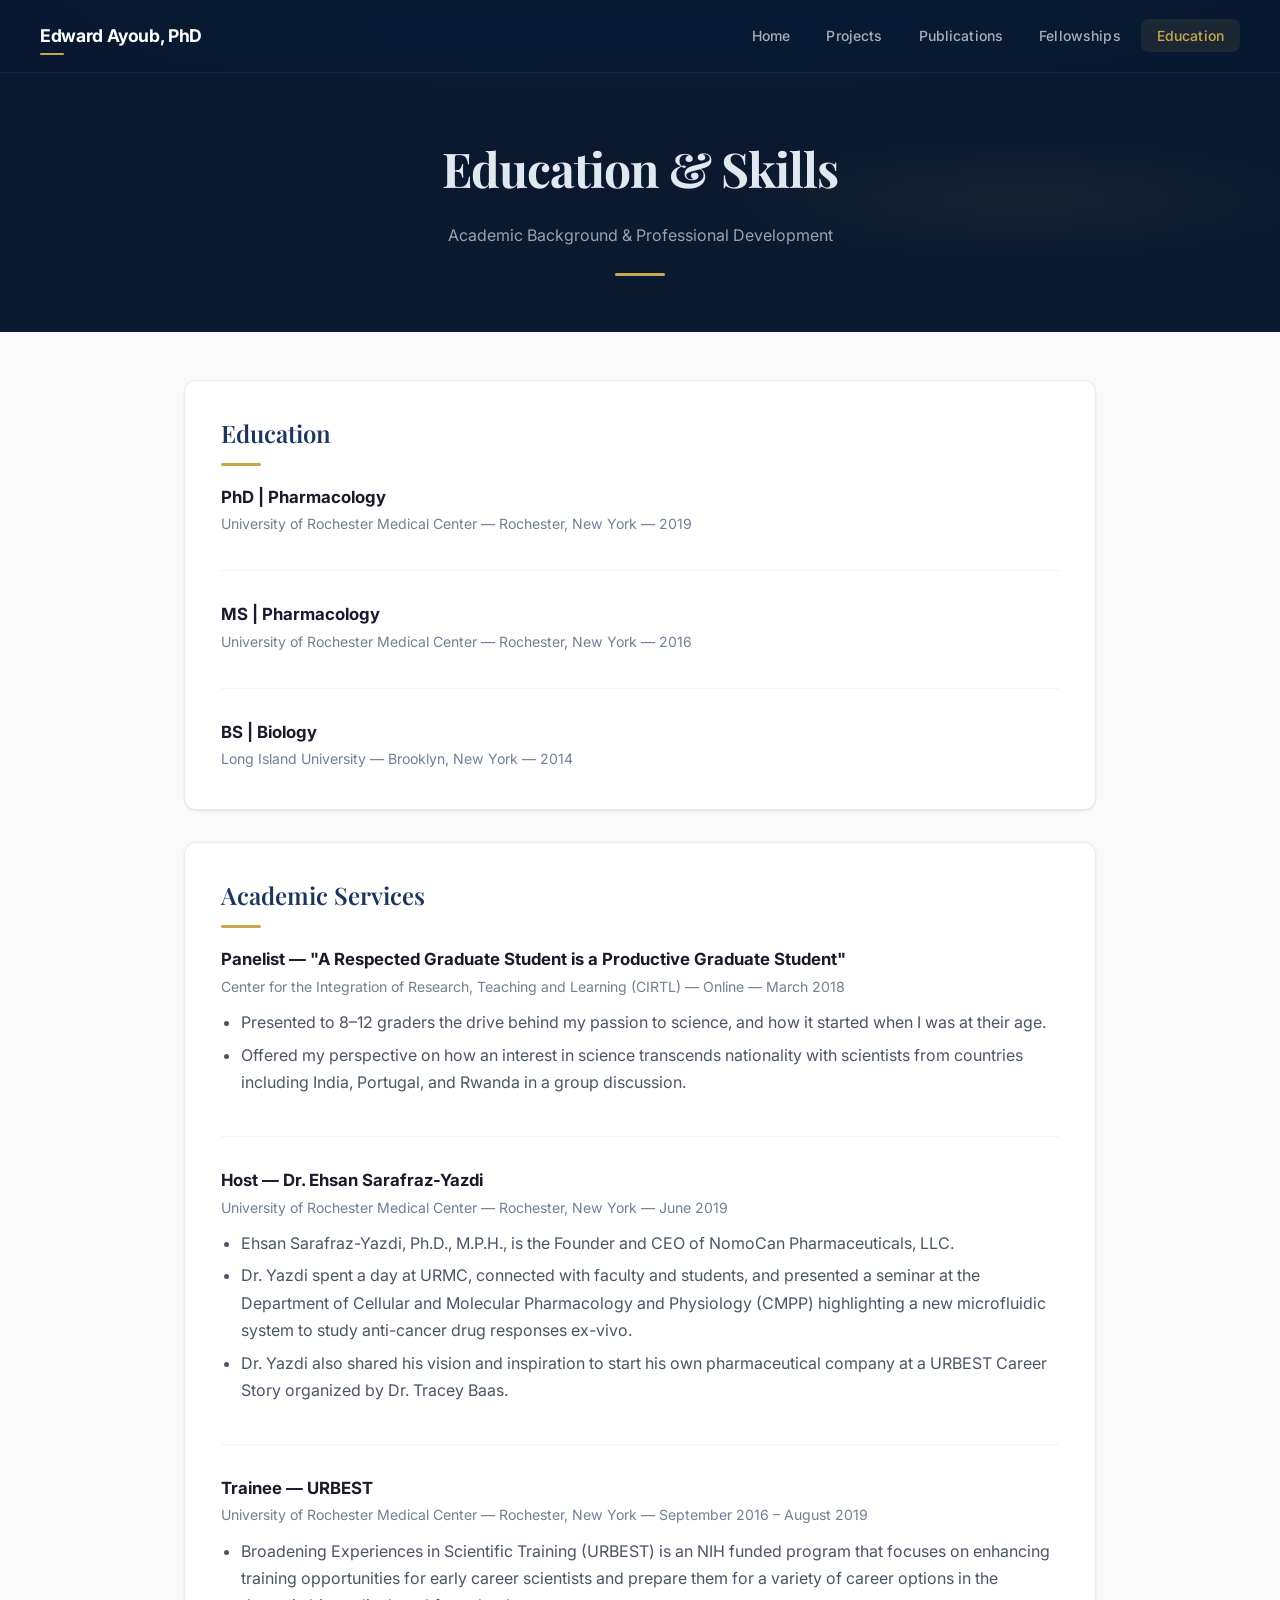
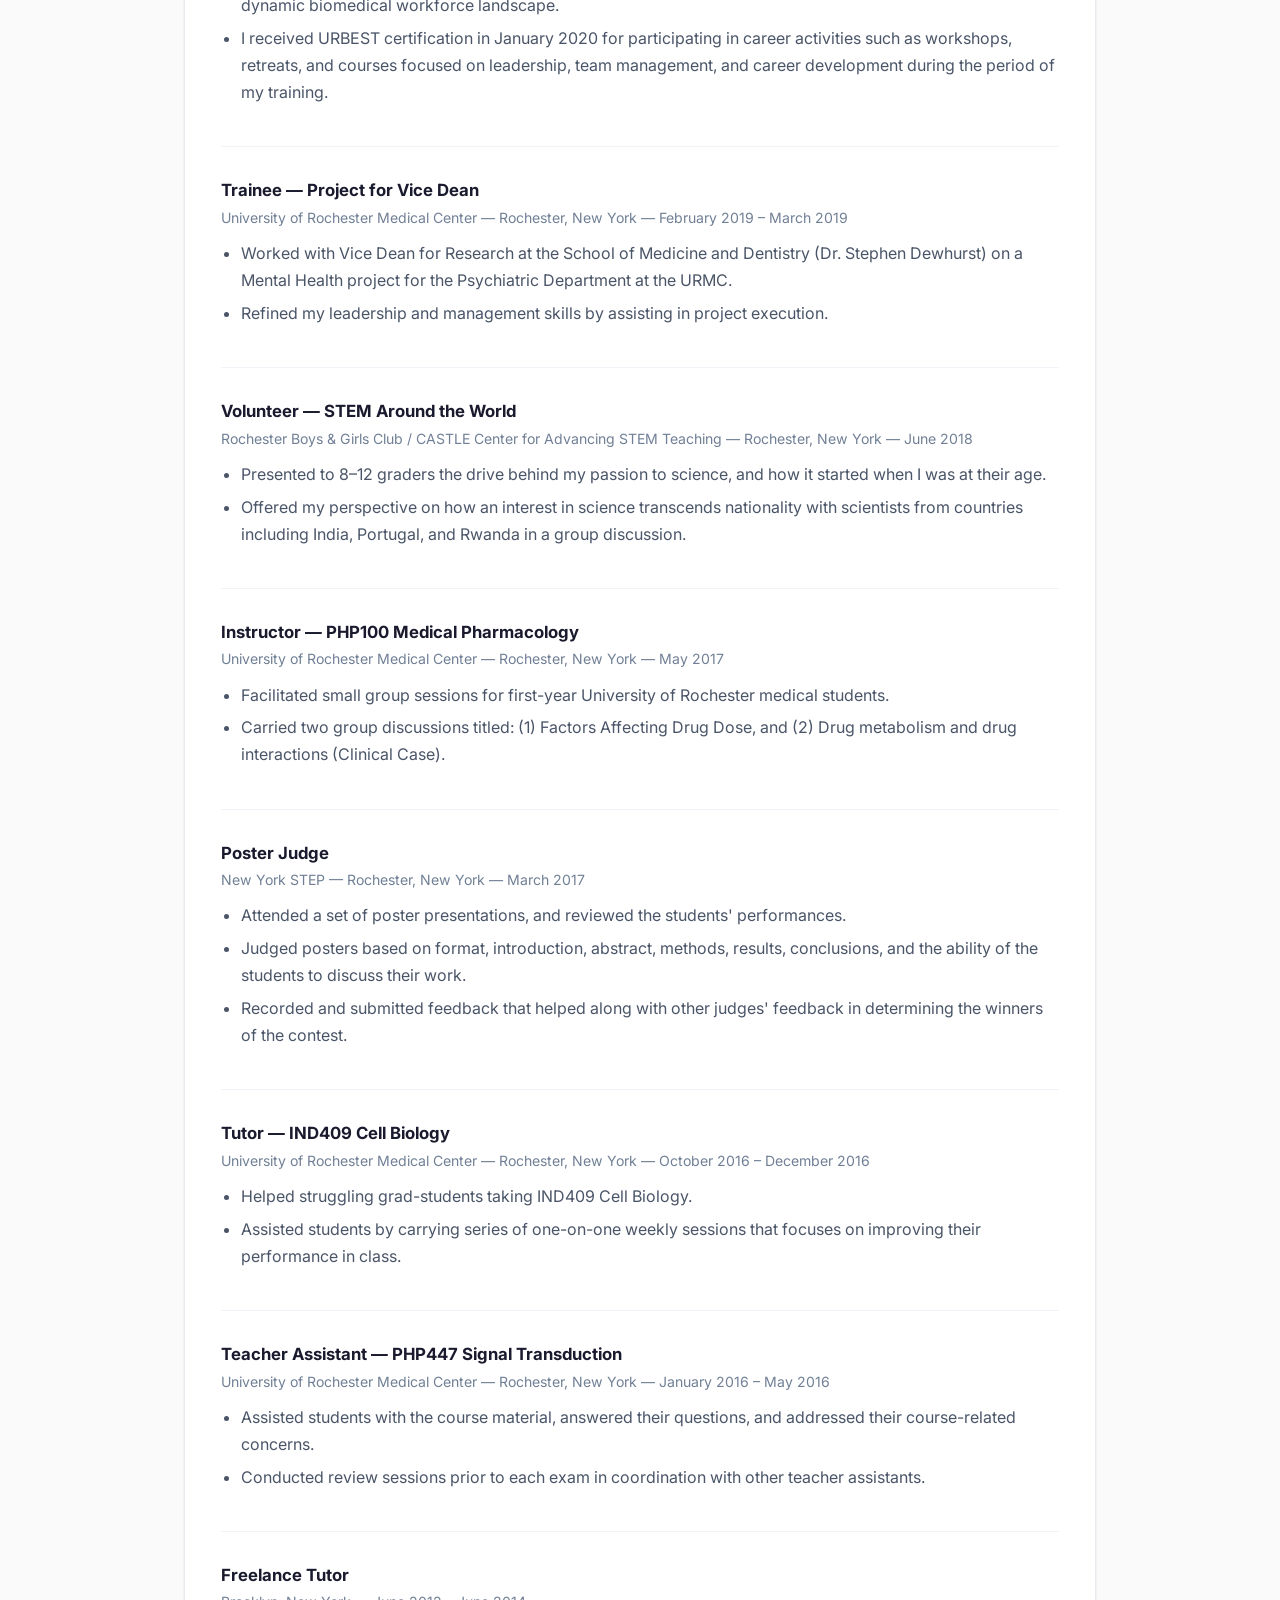
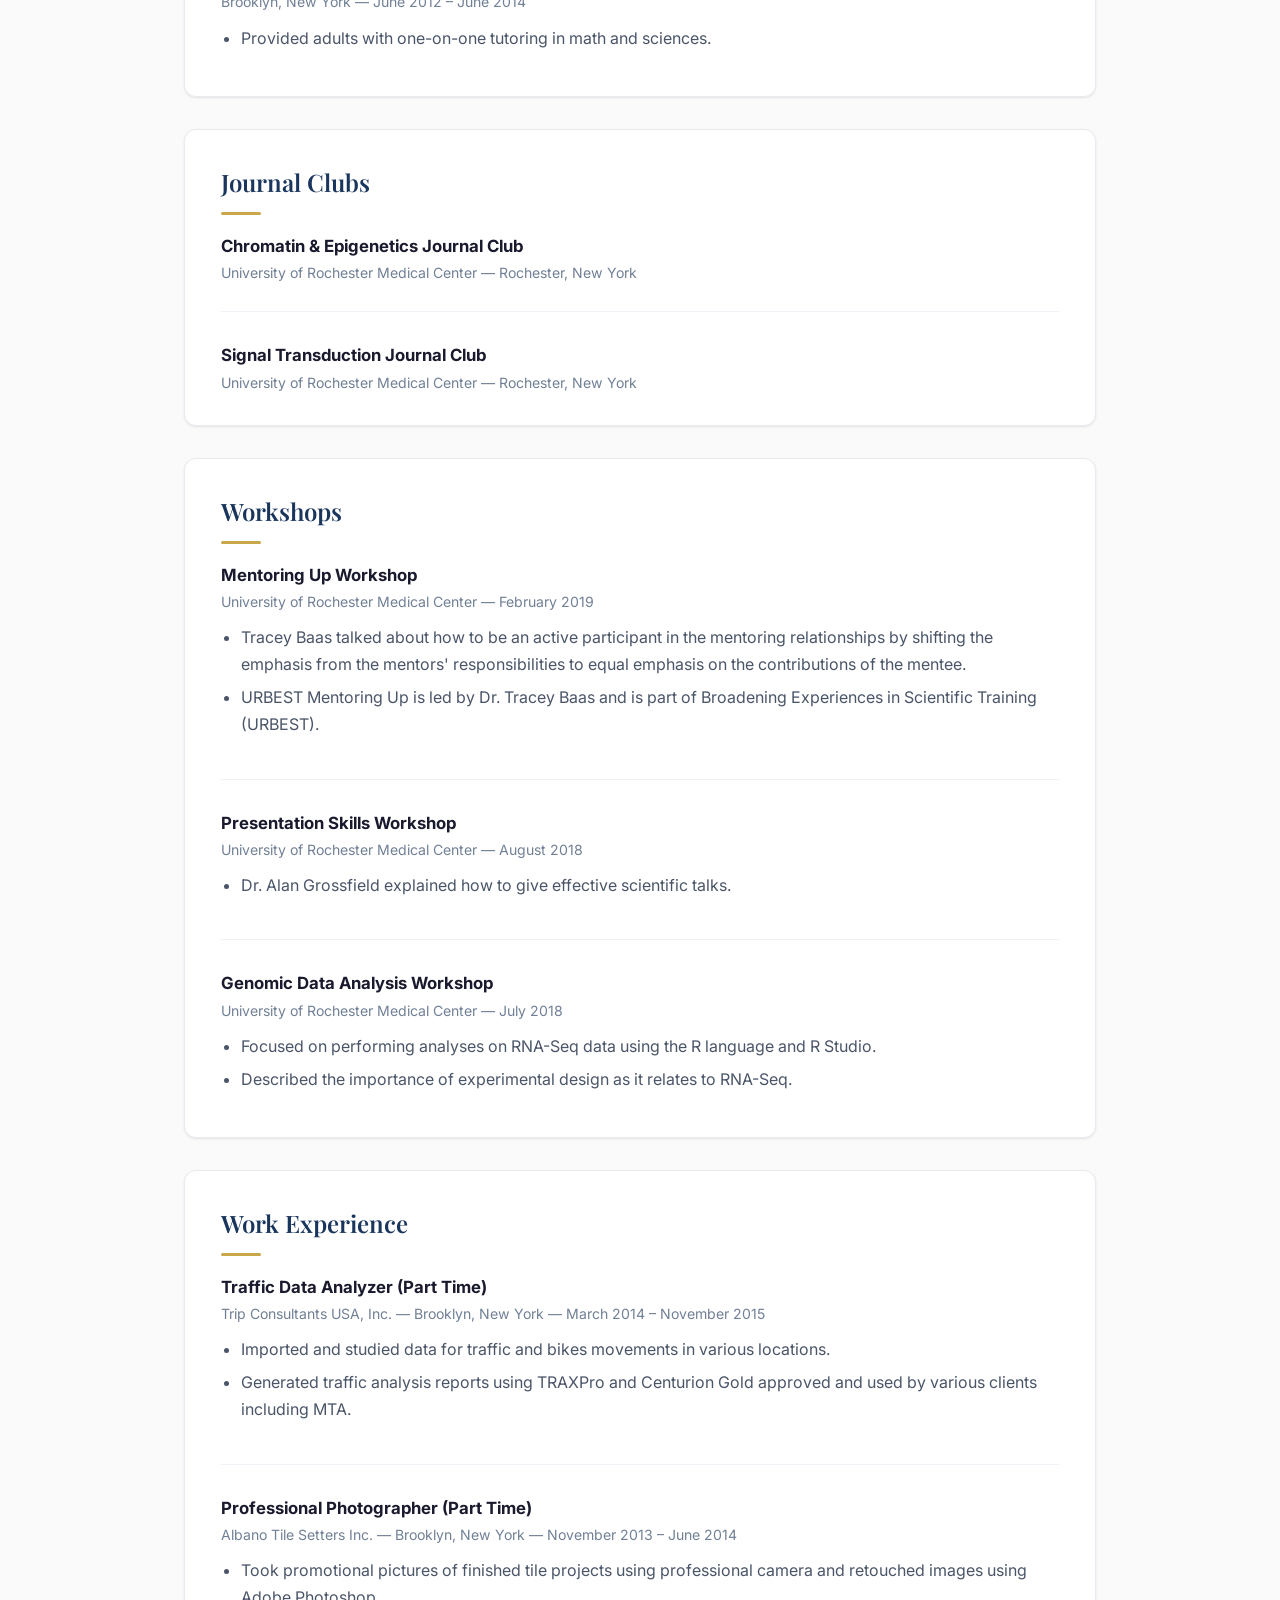
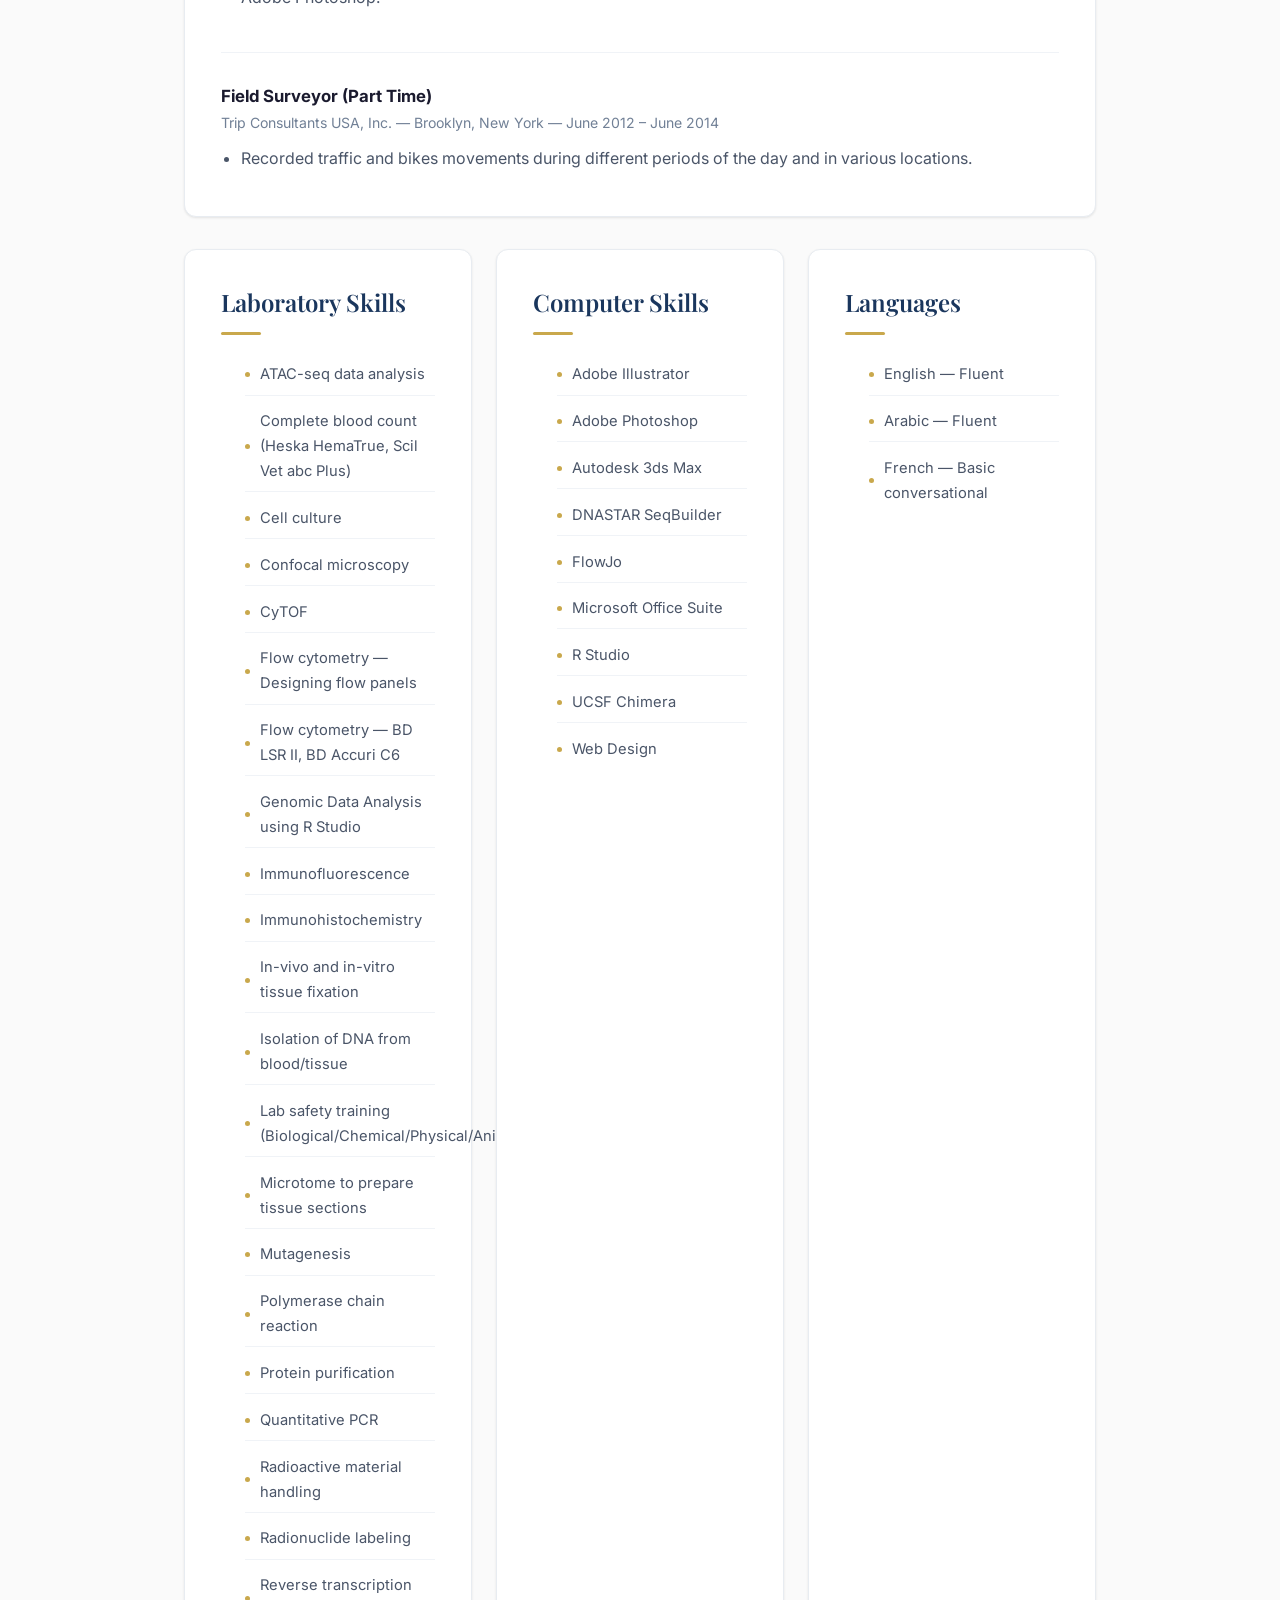
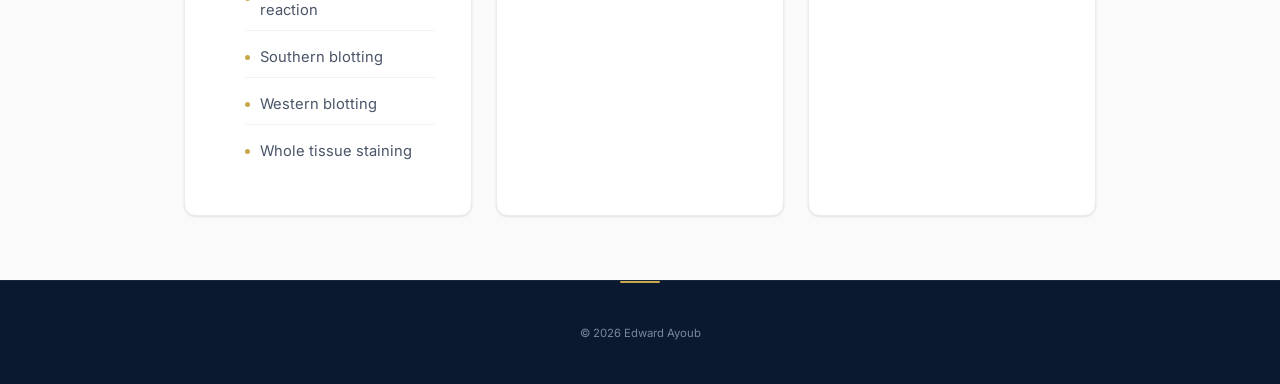
==== commit eb932b43: "Replace Research page with Projects, update for current role at Aliya - Homepage: updated hero/about" ====
--- a/education.html
+++ b/education.html
@@ -16,7 +16,7 @@
       <button class="hamburger" aria-label="Toggle navigation" aria-expanded="false">&#9776;</button>
       <ul class="nav-links">
         <li><a href="index.html">Home</a></li>
-        <li><a href="research.html">Research</a></li>
+        <li><a href="projects.html">Projects</a></li>
         <li><a href="publications.html">Publications</a></li>
         <li><a href="fellowships.html">Fellowships</a></li>
         <li><a href="education.html">Education</a></li>
--- a/styles.css
+++ b/styles.css
@@ -726,6 +726,126 @@
 }
 
 /* ═══════════════════════════════════════════════════════
+   Project Cards (Projects Page)
+   ═══════════════════════════════════════════════════════ */
+.project-grid {
+  display: grid;
+  grid-template-columns: repeat(auto-fill, minmax(420px, 1fr));
+  gap: 1.5rem;
+  margin-bottom: 2rem;
+}
+
+.project-card {
+  background: var(--card);
+  border: 1px solid var(--border);
+  border-radius: var(--radius);
+  padding: 2rem 2.25rem;
+  box-shadow: var(--shadow-sm);
+  transition: all var(--transition);
+  position: relative;
+  overflow: hidden;
+  display: flex;
+  flex-direction: column;
+}
+
+.project-card::before {
+  content: '';
+  position: absolute;
+  top: 0;
+  left: 0;
+  right: 0;
+  height: 3px;
+  background: linear-gradient(90deg, var(--gold), var(--accent-light));
+}
+
+.project-card:hover {
+  transform: translateY(-4px);
+  box-shadow: var(--shadow-lg);
+  border-color: rgba(201, 168, 76, 0.2);
+}
+
+.project-card .project-tag {
+  display: inline-block;
+  font-size: 0.72rem;
+  font-weight: 700;
+  letter-spacing: 0.1em;
+  text-transform: uppercase;
+  color: var(--gold);
+  background: rgba(201, 168, 76, 0.08);
+  border: 1px solid rgba(201, 168, 76, 0.2);
+  padding: 0.25rem 0.75rem;
+  border-radius: 50px;
+  margin-bottom: 1rem;
+  width: fit-content;
+}
+
+.project-card h3 {
+  font-family: 'Playfair Display', Georgia, serif;
+  font-size: 1.35rem;
+  font-weight: 600;
+  color: var(--accent);
+  margin-bottom: 0.5rem;
+  line-height: 1.3;
+}
+
+.project-card .project-role {
+  font-size: 0.88rem;
+  color: var(--muted);
+  margin-bottom: 1rem;
+  font-weight: 500;
+}
+
+.project-card p {
+  color: var(--text-secondary);
+  line-height: 1.75;
+  margin-bottom: 0.75rem;
+  font-size: 0.95rem;
+  flex-grow: 1;
+}
+
+.project-card ul {
+  padding-left: 1.25rem;
+  margin-bottom: 0.75rem;
+}
+
+.project-card li {
+  color: var(--text-secondary);
+  line-height: 1.7;
+  margin-bottom: 0.3rem;
+  font-size: 0.93rem;
+}
+
+.project-card .project-links {
+  display: flex;
+  gap: 0.75rem;
+  flex-wrap: wrap;
+  margin-top: 1rem;
+  padding-top: 1rem;
+  border-top: 1px solid var(--border-light);
+}
+
+.project-card .project-links a {
+  font-size: 0.82rem;
+  font-weight: 600;
+  color: var(--accent-light);
+  transition: color var(--transition);
+}
+
+.project-card .project-links a:hover {
+  color: var(--gold);
+}
+
+.project-full {
+  grid-column: 1 / -1;
+}
+
+@media (max-width: 768px) {
+  .project-grid {
+    grid-template-columns: 1fr;
+  }
+}
+
+/* ═══════════════════════════════════════════════════════
    About / Intro Section
    ═══════════════════════════════════════════════════════ */
 .intro-section {
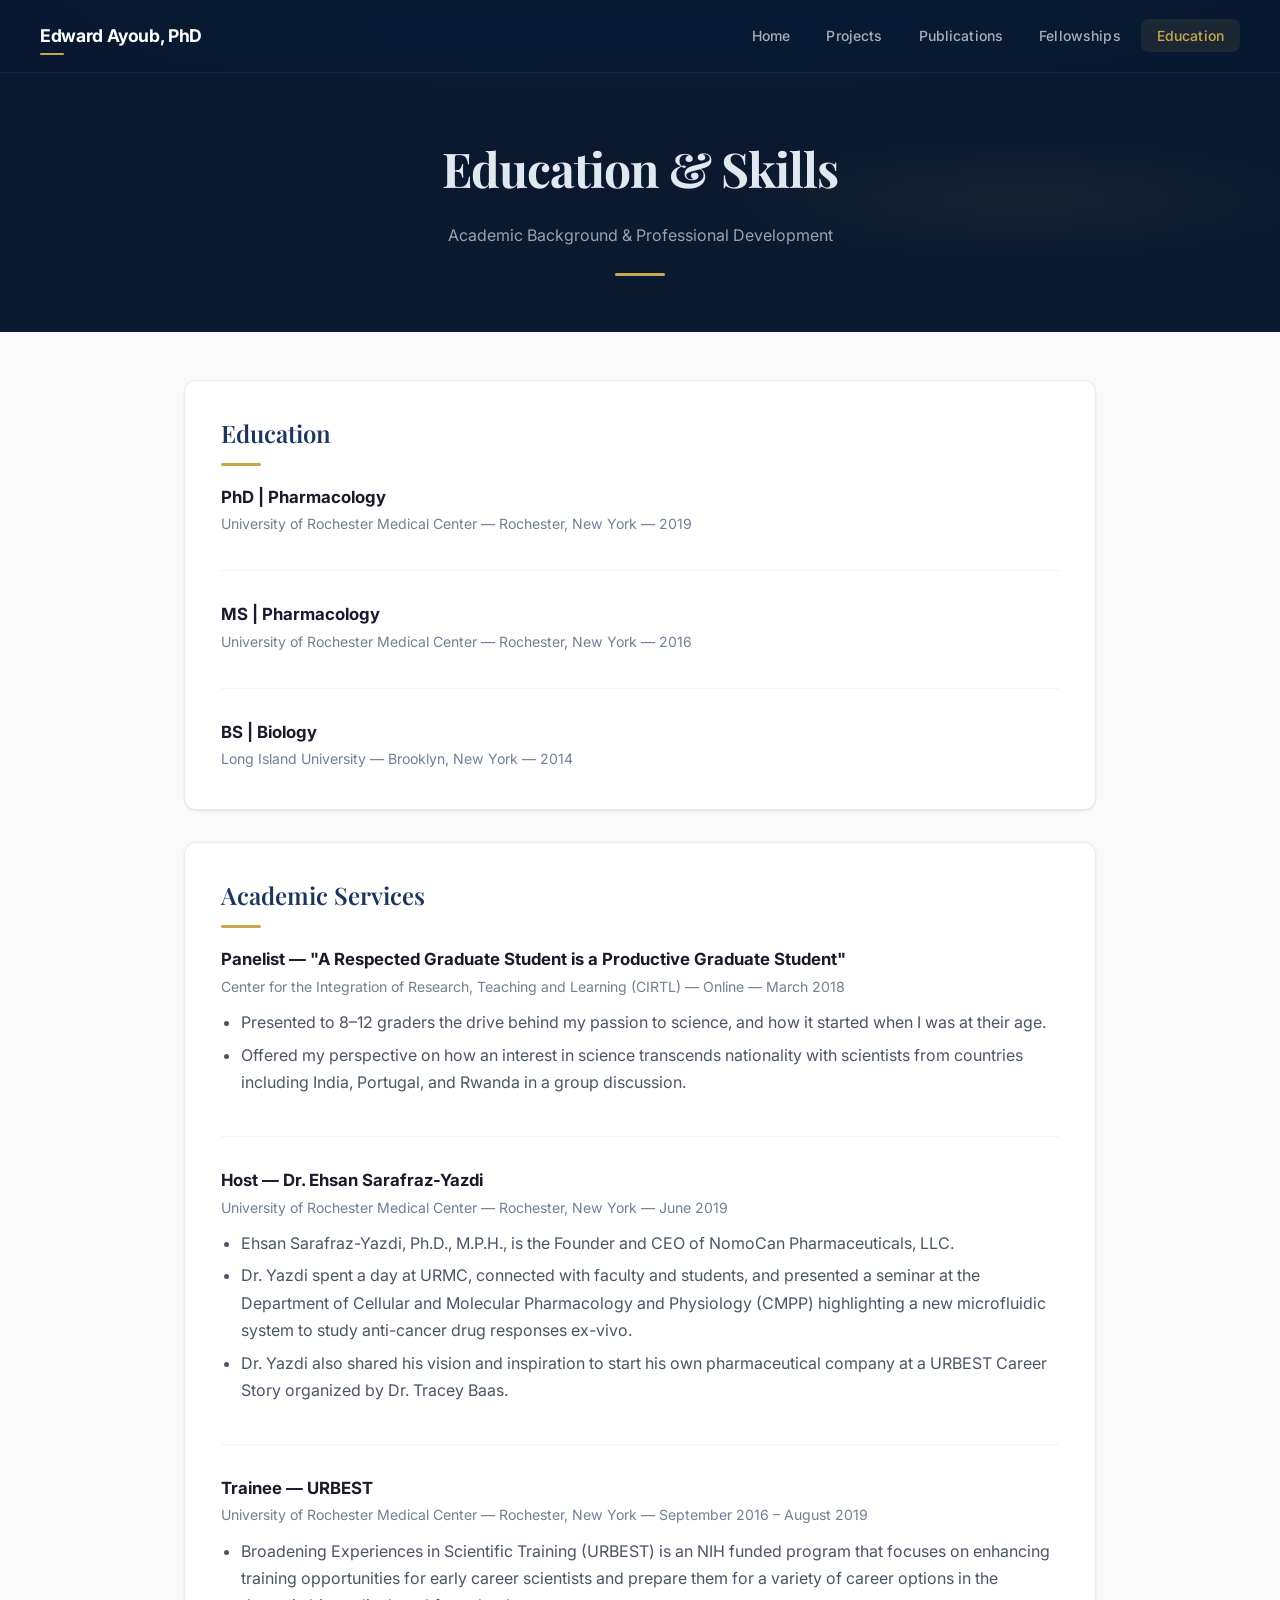
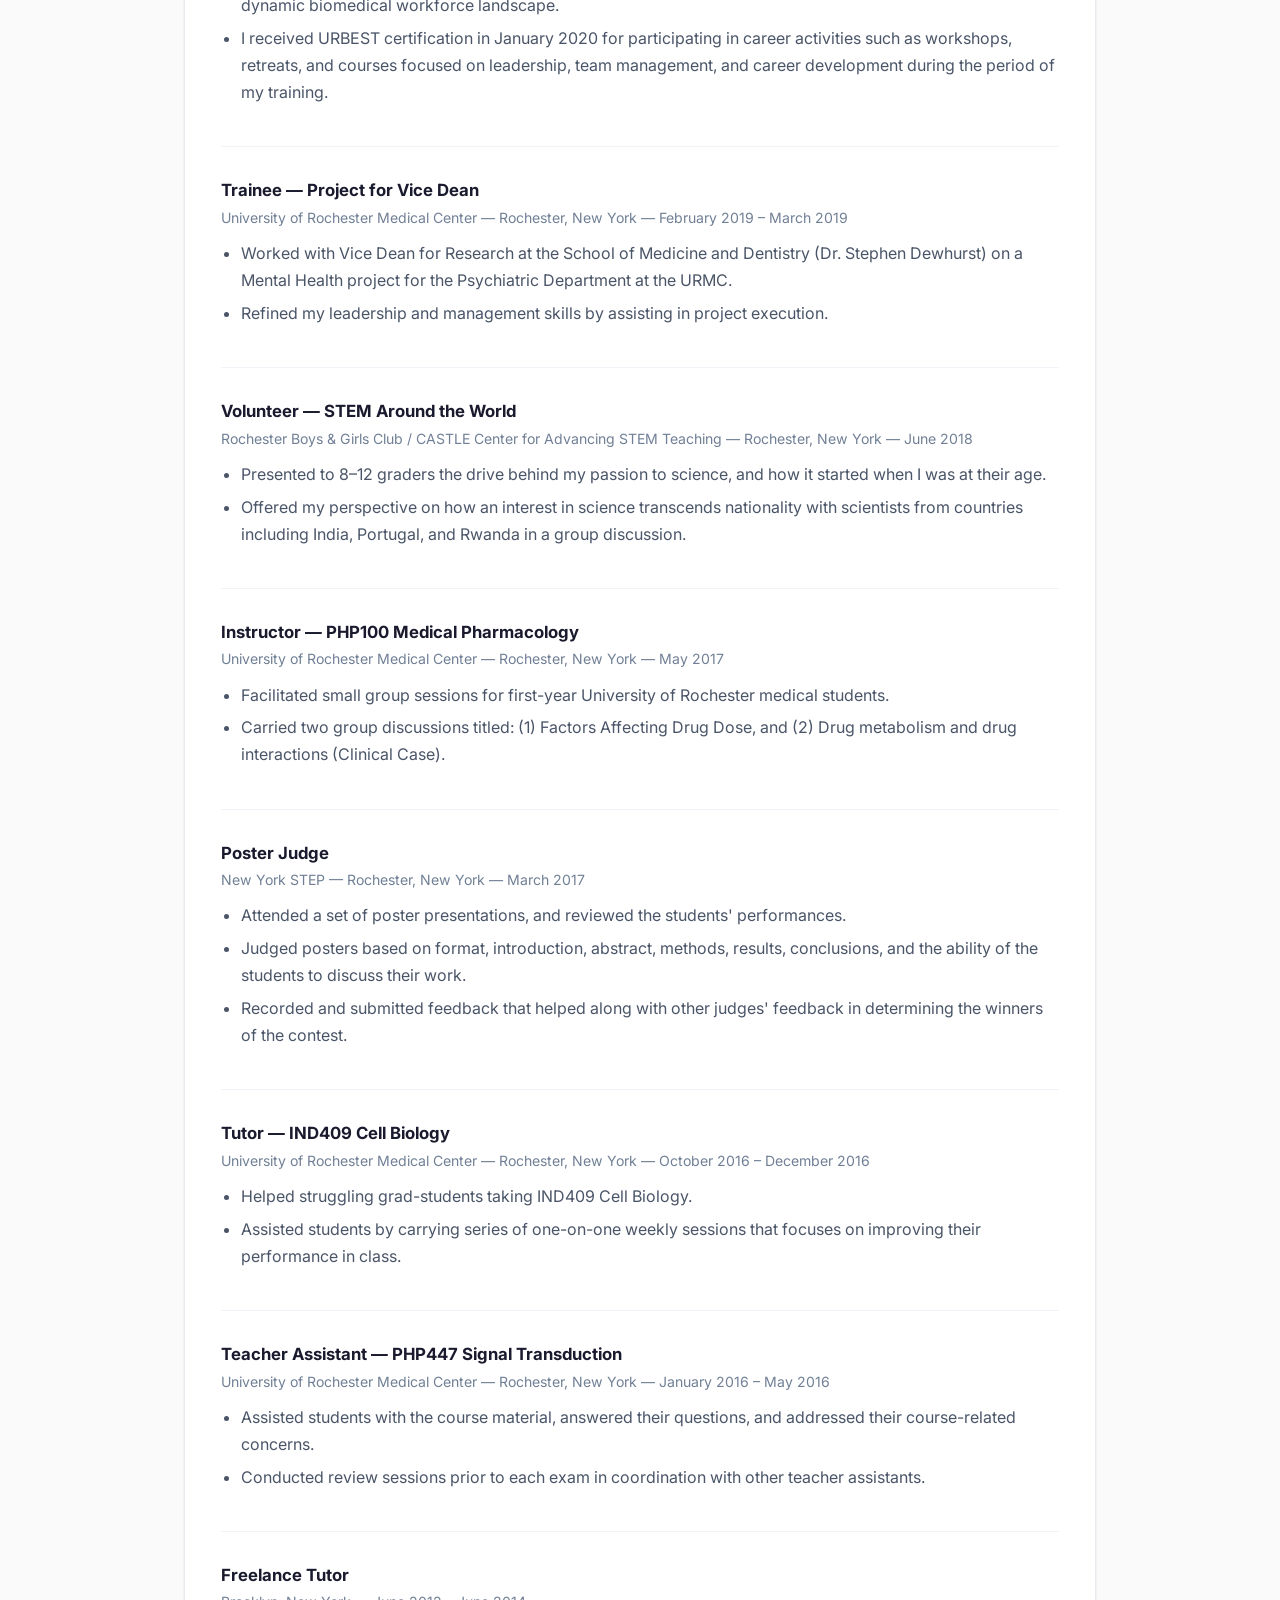
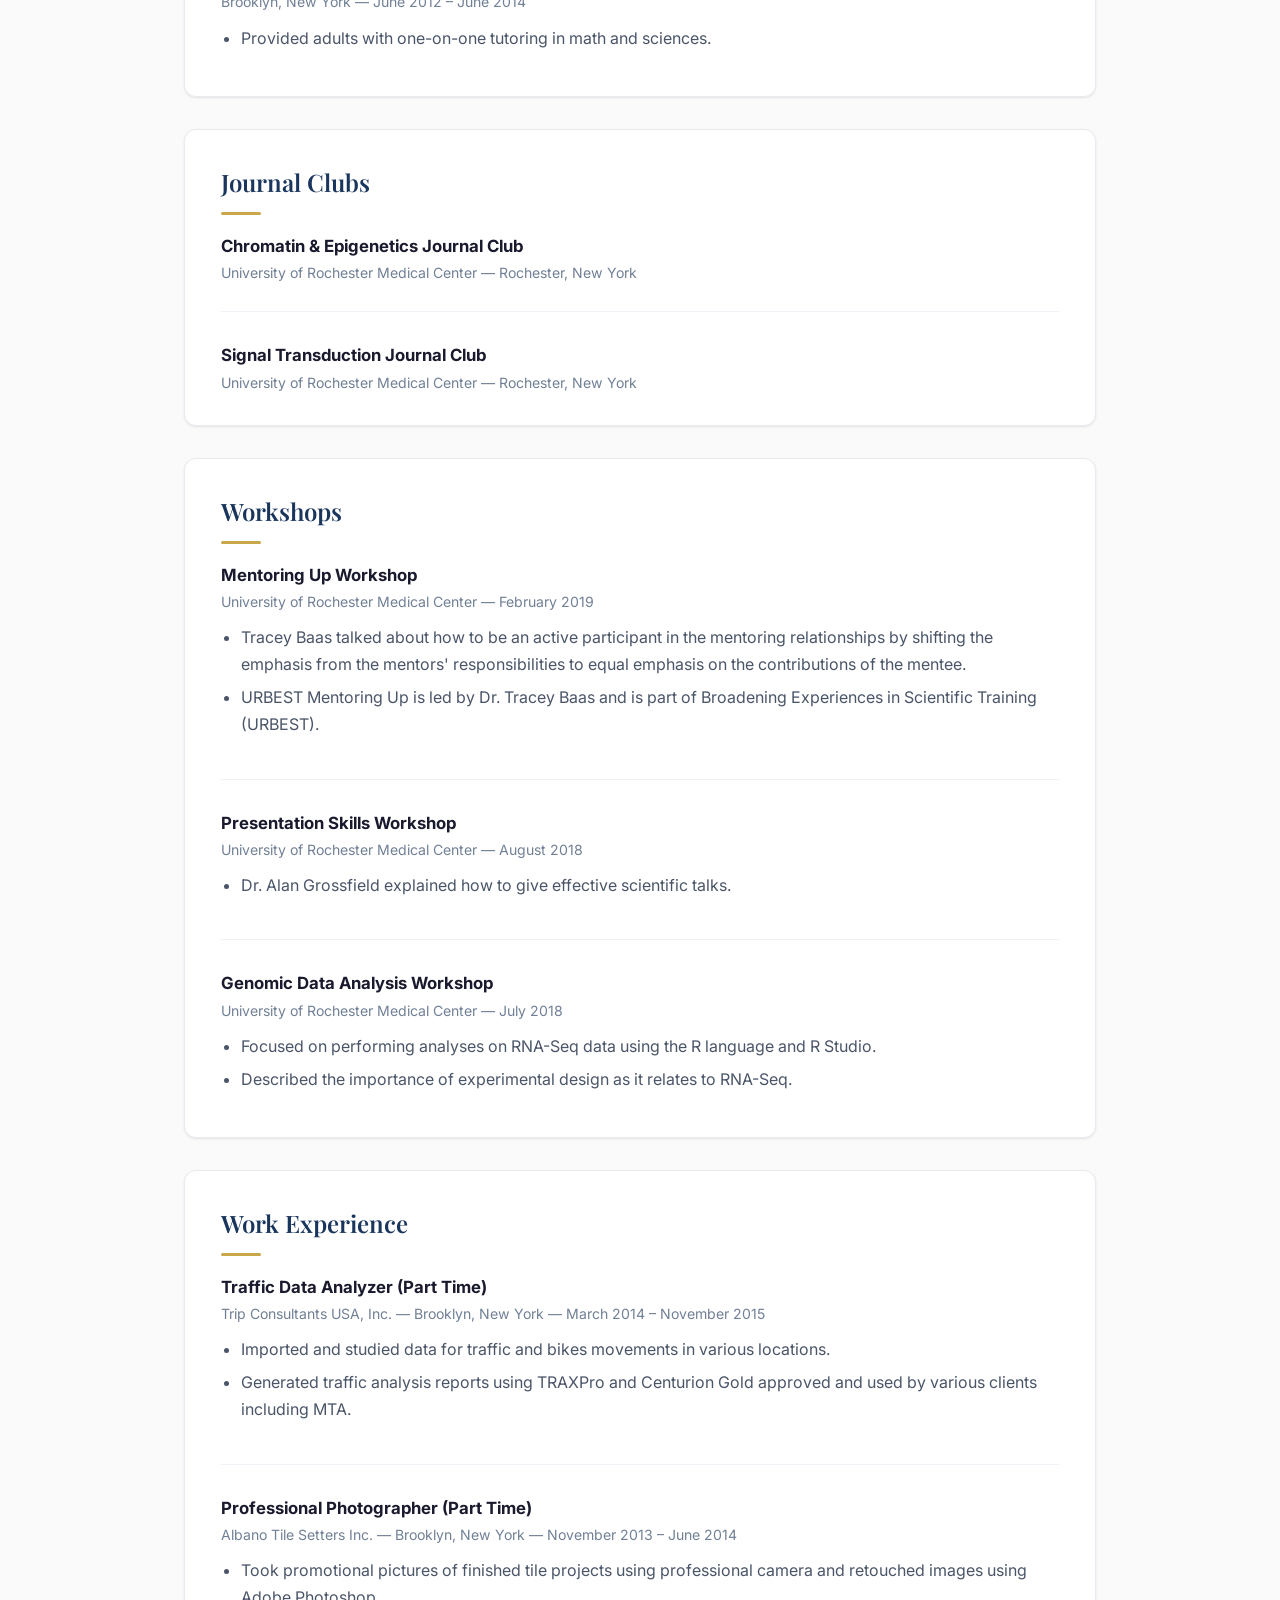
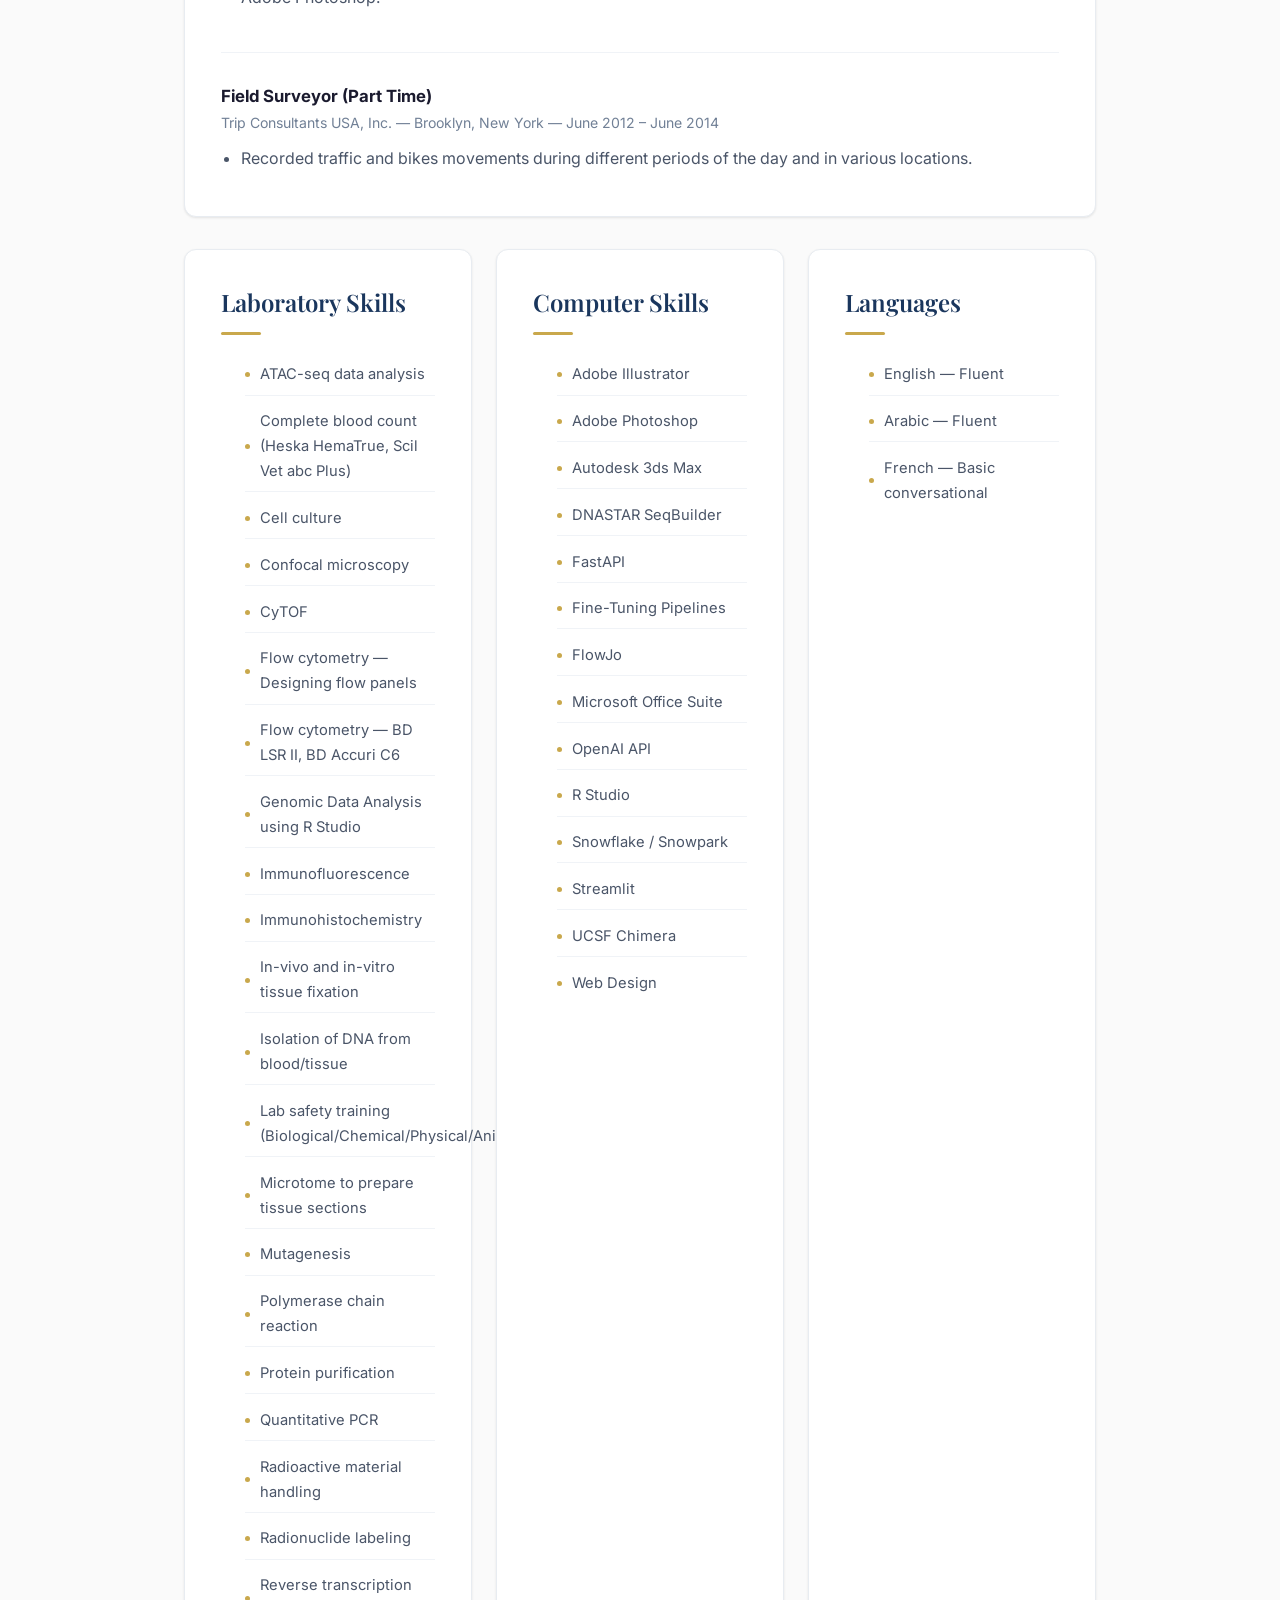
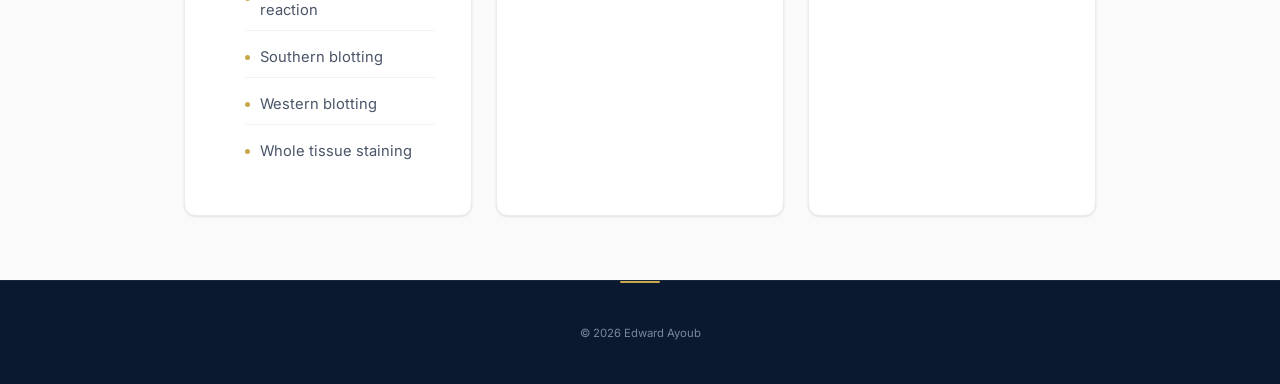
==== commit e367c5e0: "Add Challenger School project to website - Add Challenger School AI-Powered Grading Platform card to" ====
--- a/education.html
+++ b/education.html
@@ -6,6 +6,7 @@
   <title>Education &amp; Skills — Edward Ayoub, PhD</title>
   <meta name="description" content="Education, academic services, skills, and work experience of Edward Ayoub, PhD." />
   <meta name="theme-color" content="#0a192f" />
+  <link rel="icon" href="data:," />
   <link rel="stylesheet" href="styles.css" />
 </head>
 <body>
@@ -326,9 +327,14 @@
           <li>Adobe Photoshop</li>
           <li>Autodesk 3ds Max</li>
           <li>DNASTAR SeqBuilder</li>
+          <li>FastAPI</li>
+          <li>Fine-Tuning Pipelines</li>
           <li>FlowJo</li>
           <li>Microsoft Office Suite</li>
+          <li>OpenAI API</li>
           <li>R Studio</li>
+          <li>Snowflake / Snowpark</li>
+          <li>Streamlit</li>
           <li>UCSF Chimera</li>
           <li>Web Design</li>
         </ul>
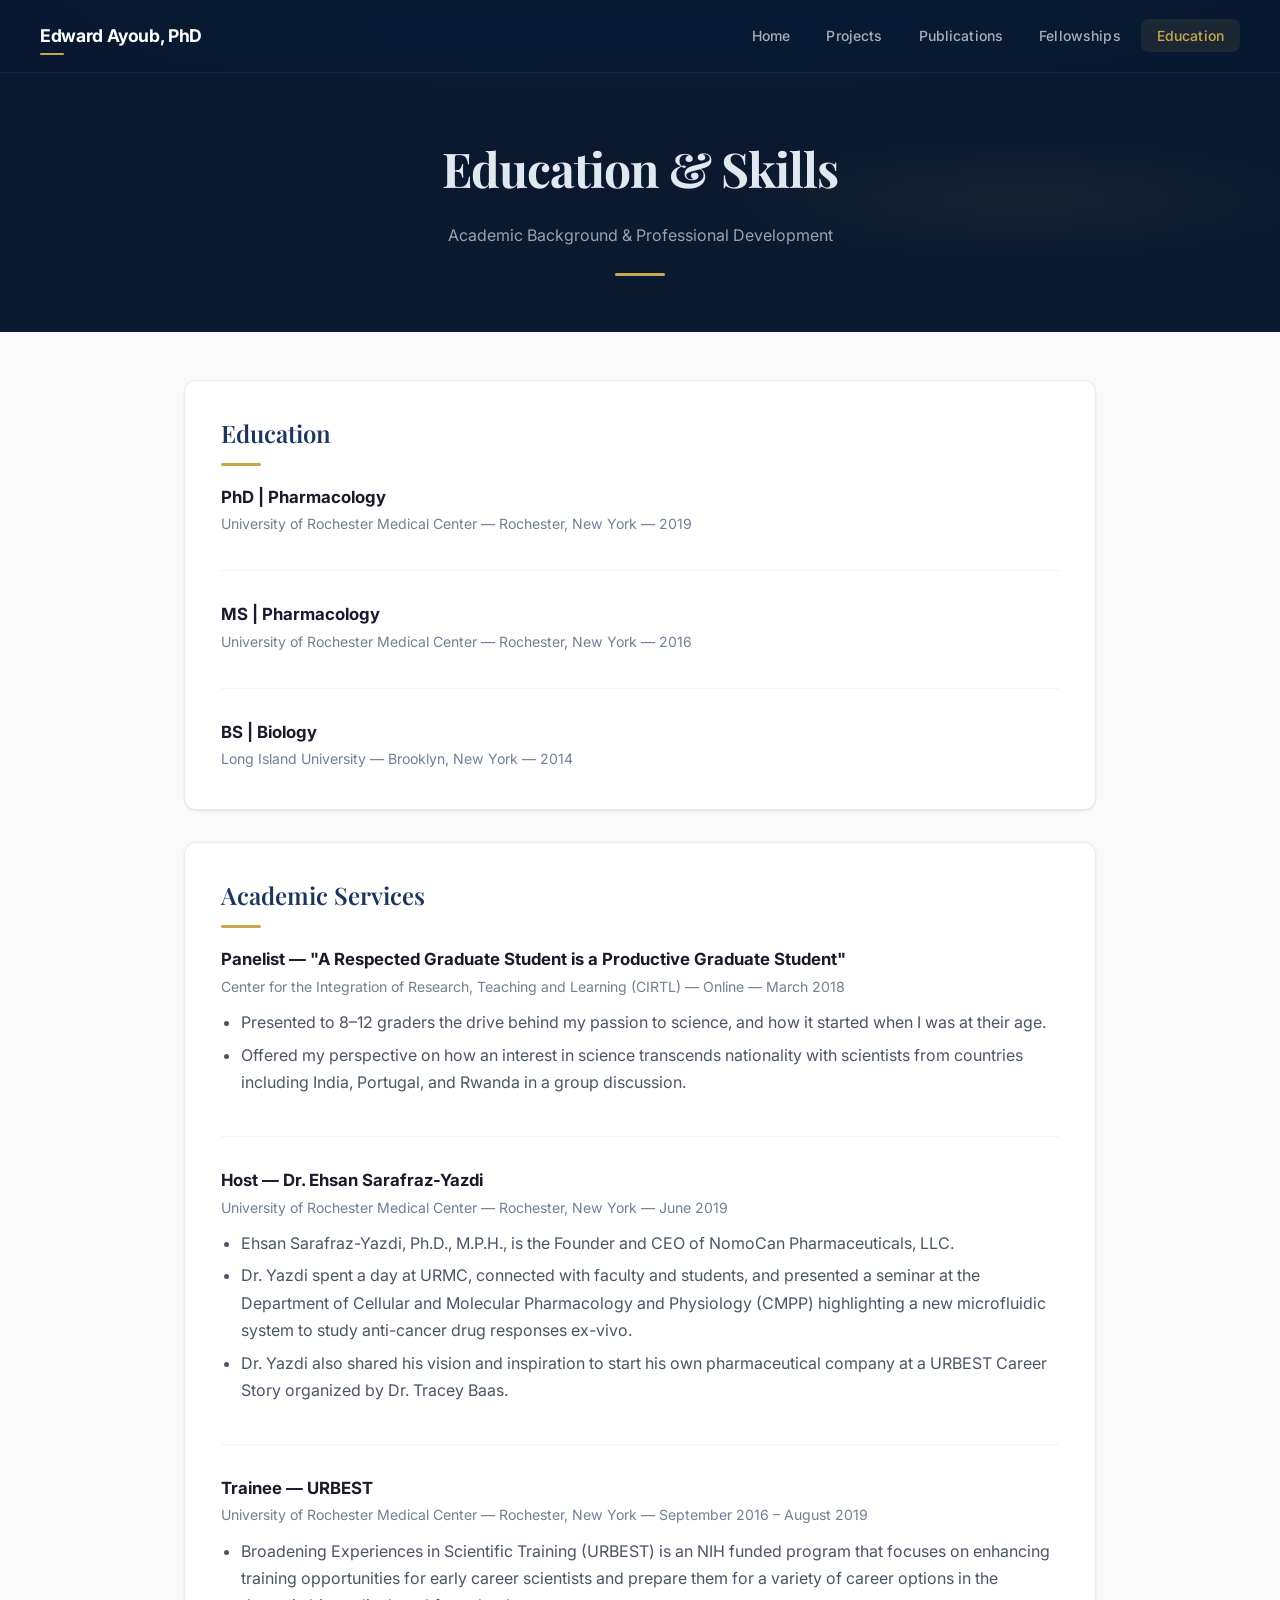
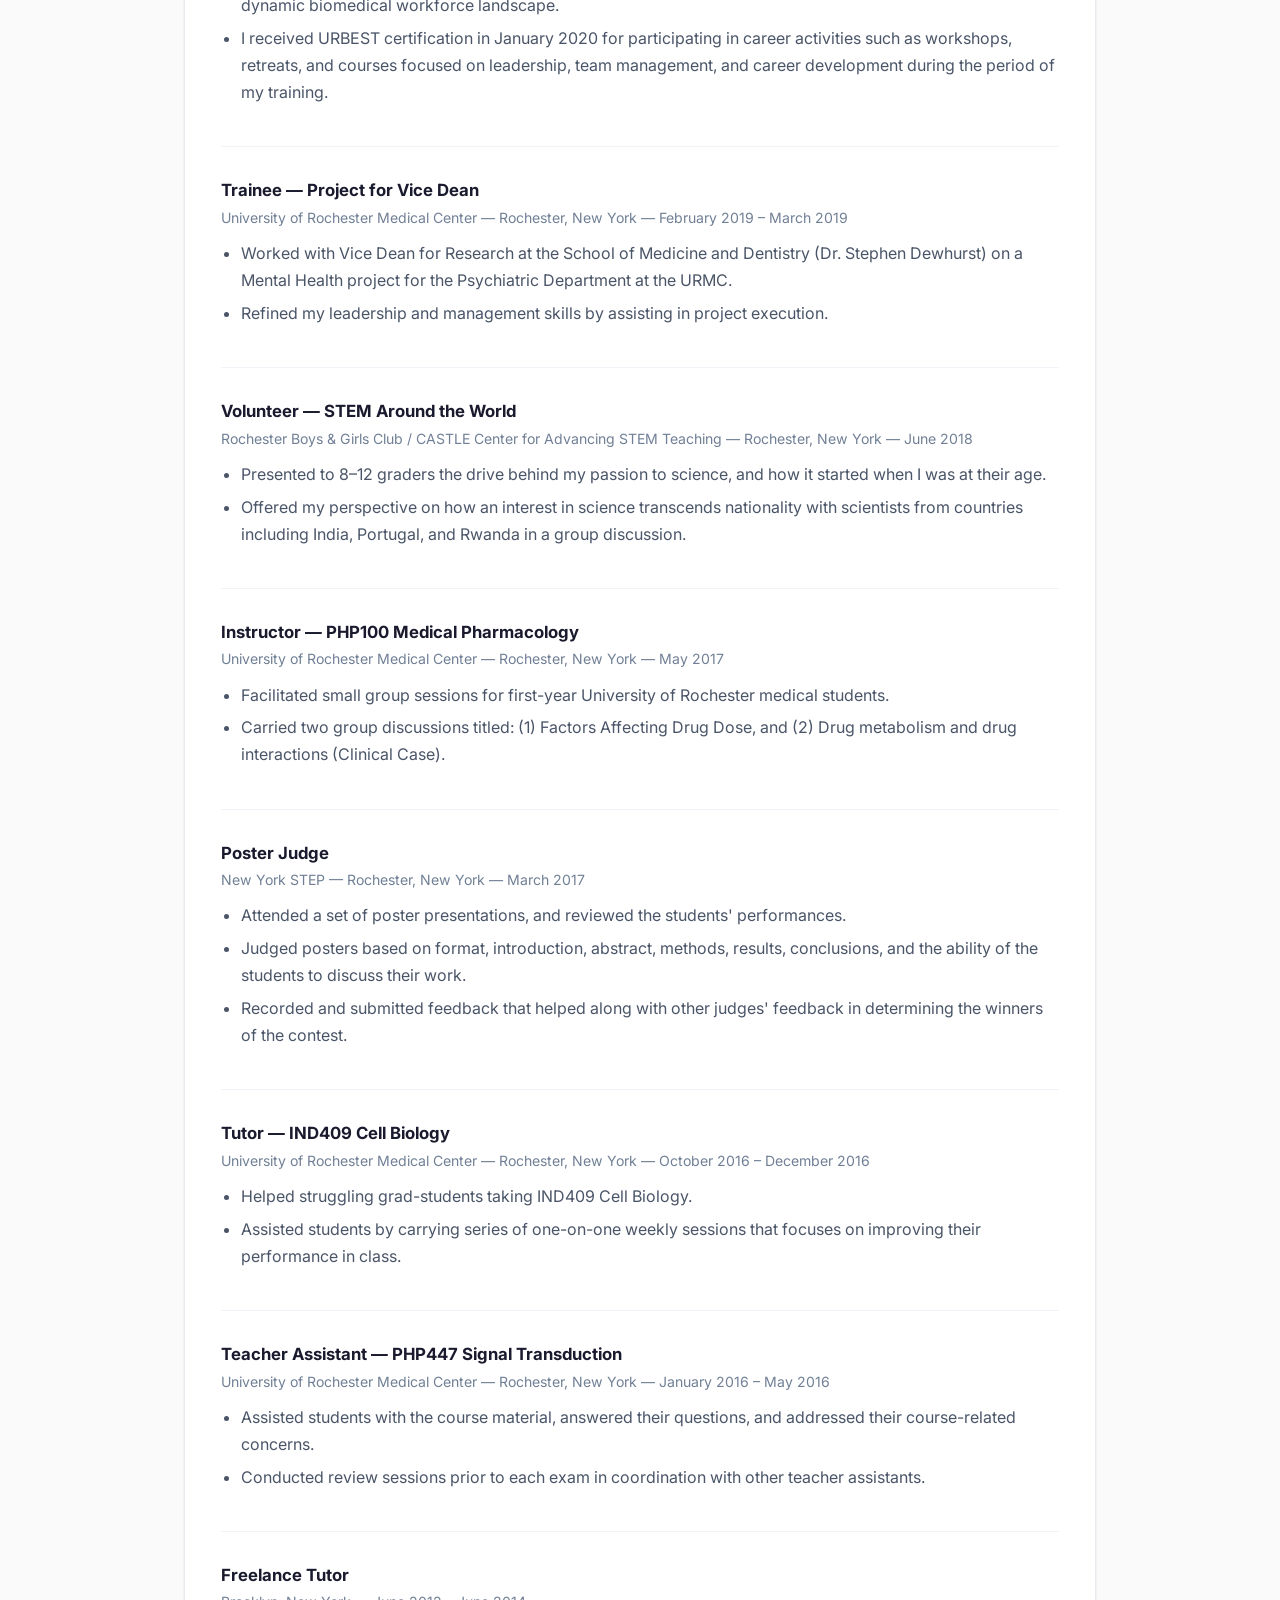
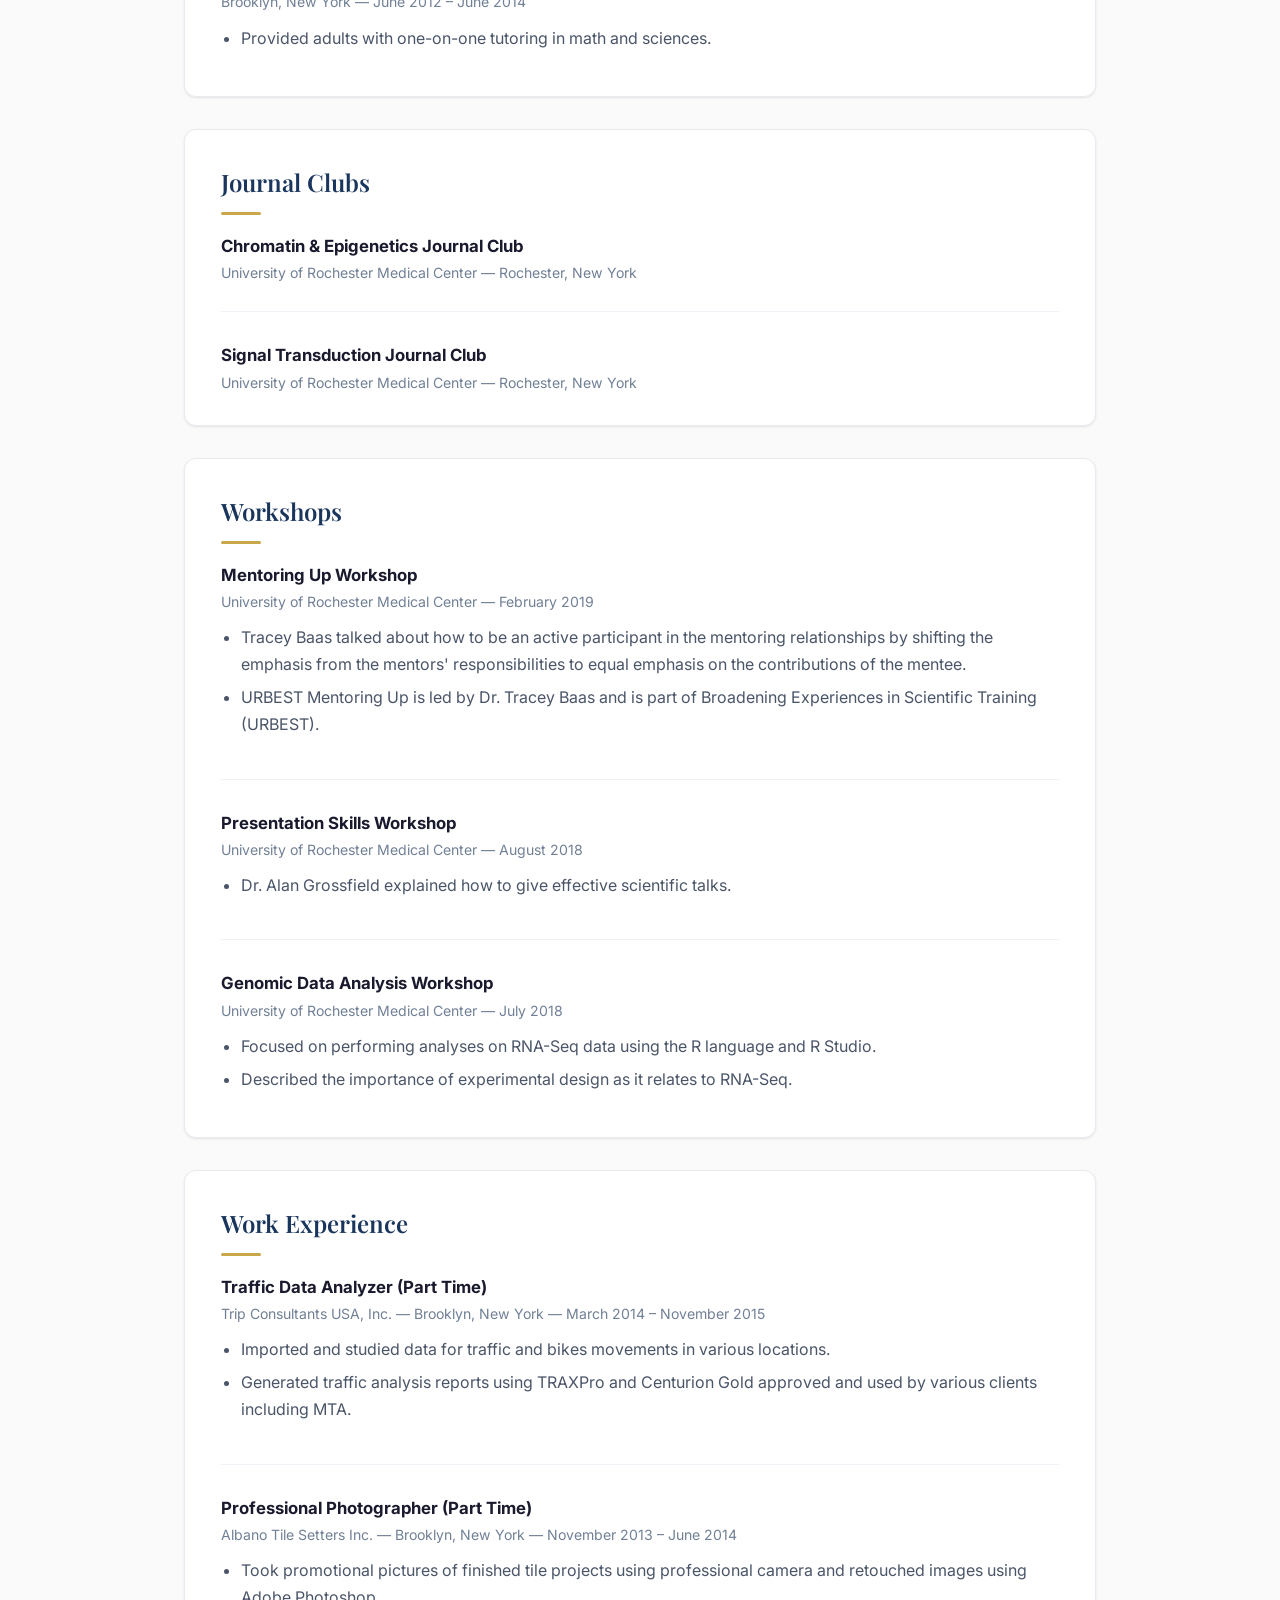
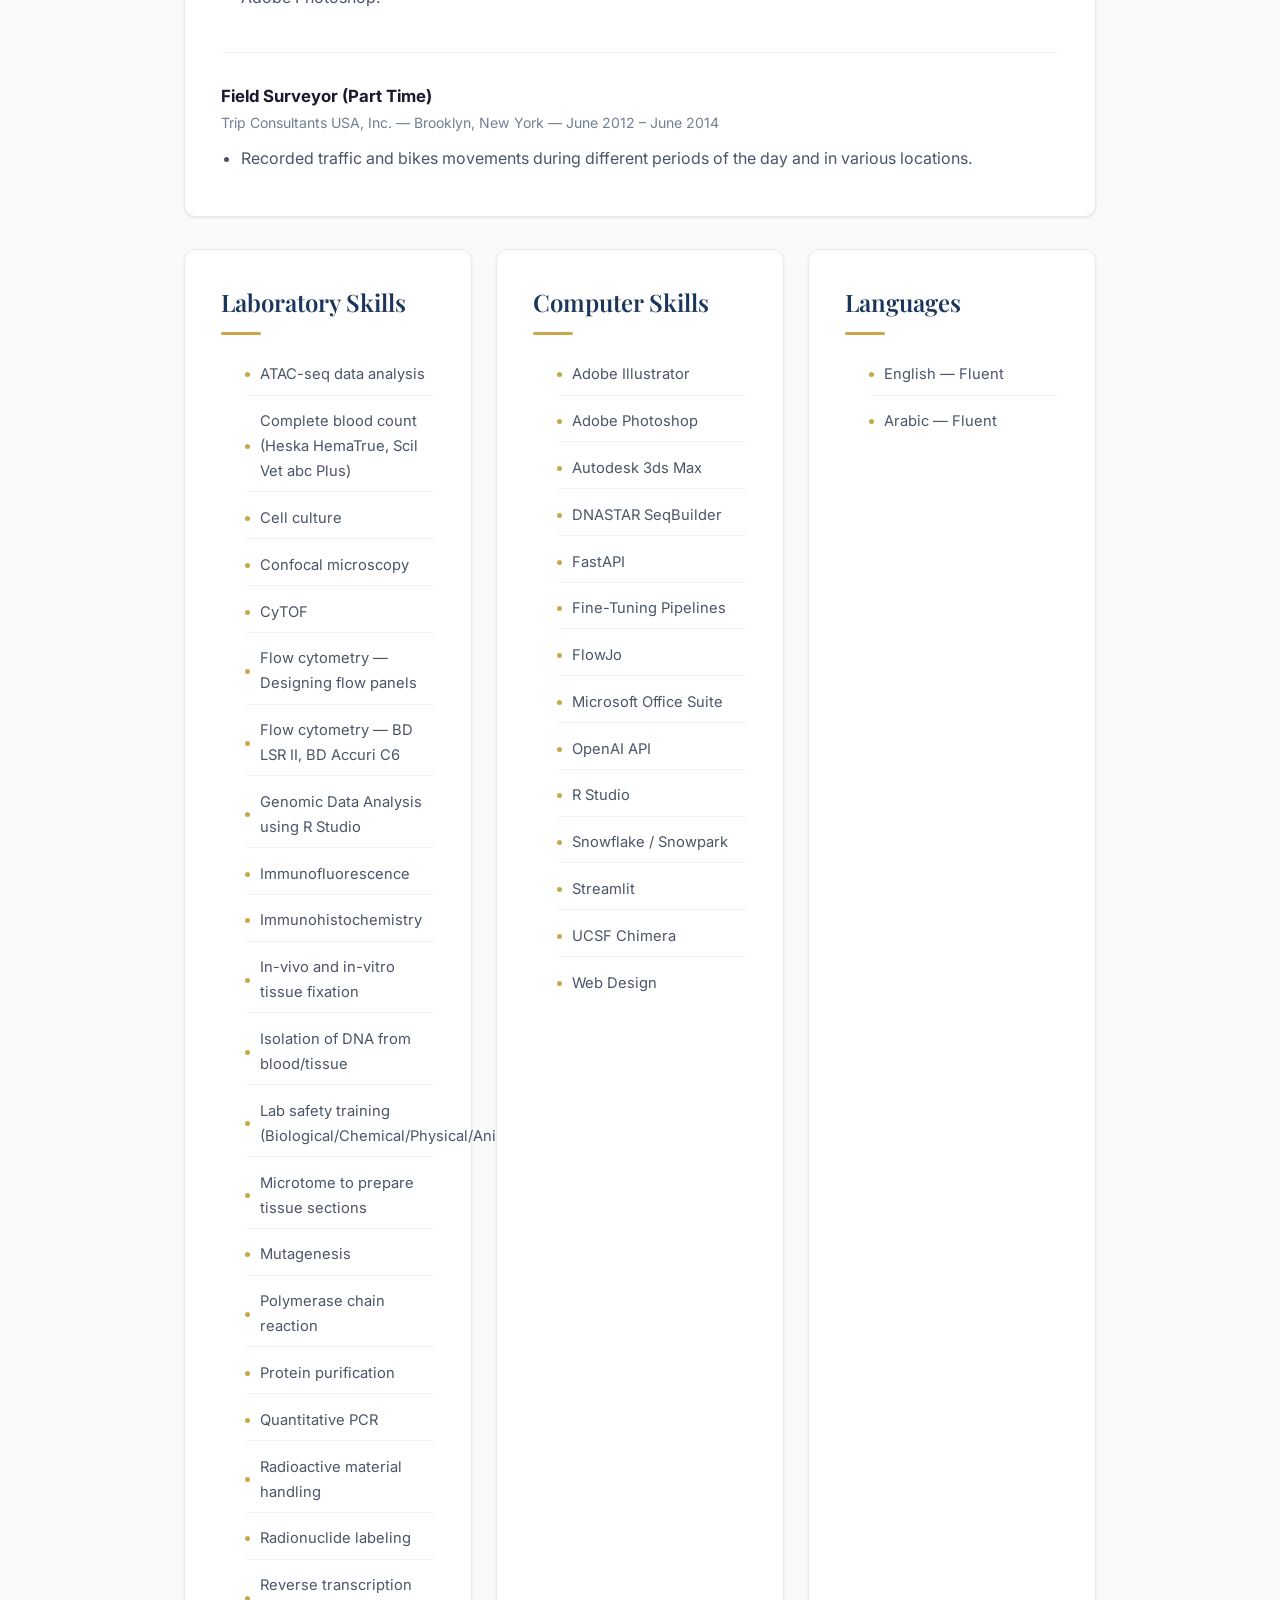
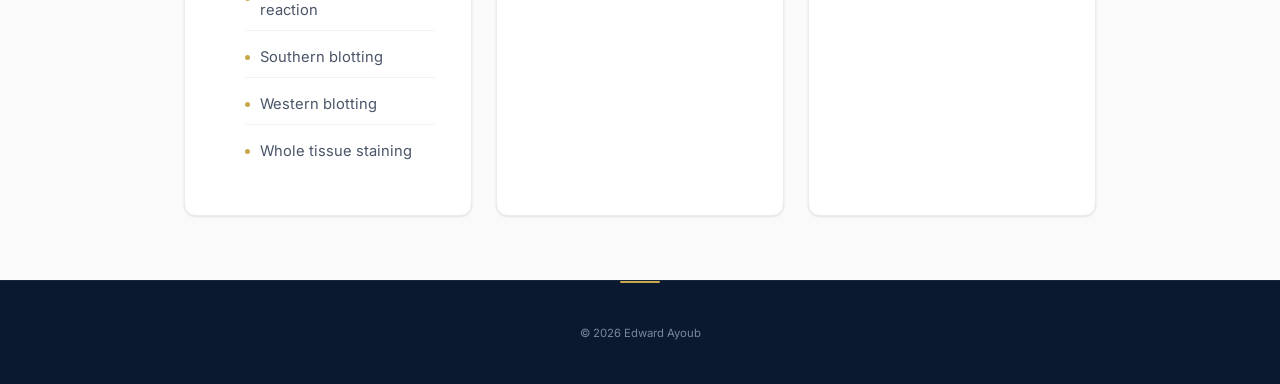
==== commit bf52e342: "Sync website to 2026 resume - F32 fellowship dates: 2022-2024 → 2022-2025 - Languages: drop French (" ====
--- a/education.html
+++ b/education.html
@@ -345,7 +345,6 @@
         <ul class="skill-list">
           <li>English — Fluent</li>
           <li>Arabic — Fluent</li>
-          <li>French — Basic conversational</li>
         </ul>
       </section>
 
--- a/styles.css
+++ b/styles.css
@@ -675,7 +675,7 @@
    ═══════════════════════════════════════════════════════ */
 .highlights {
   display: grid;
-  grid-template-columns: repeat(auto-fit, minmax(200px, 1fr));
+  grid-template-columns: repeat(4, 1fr);
   gap: 1.25rem;
   margin-top: 1.25rem;
 }
